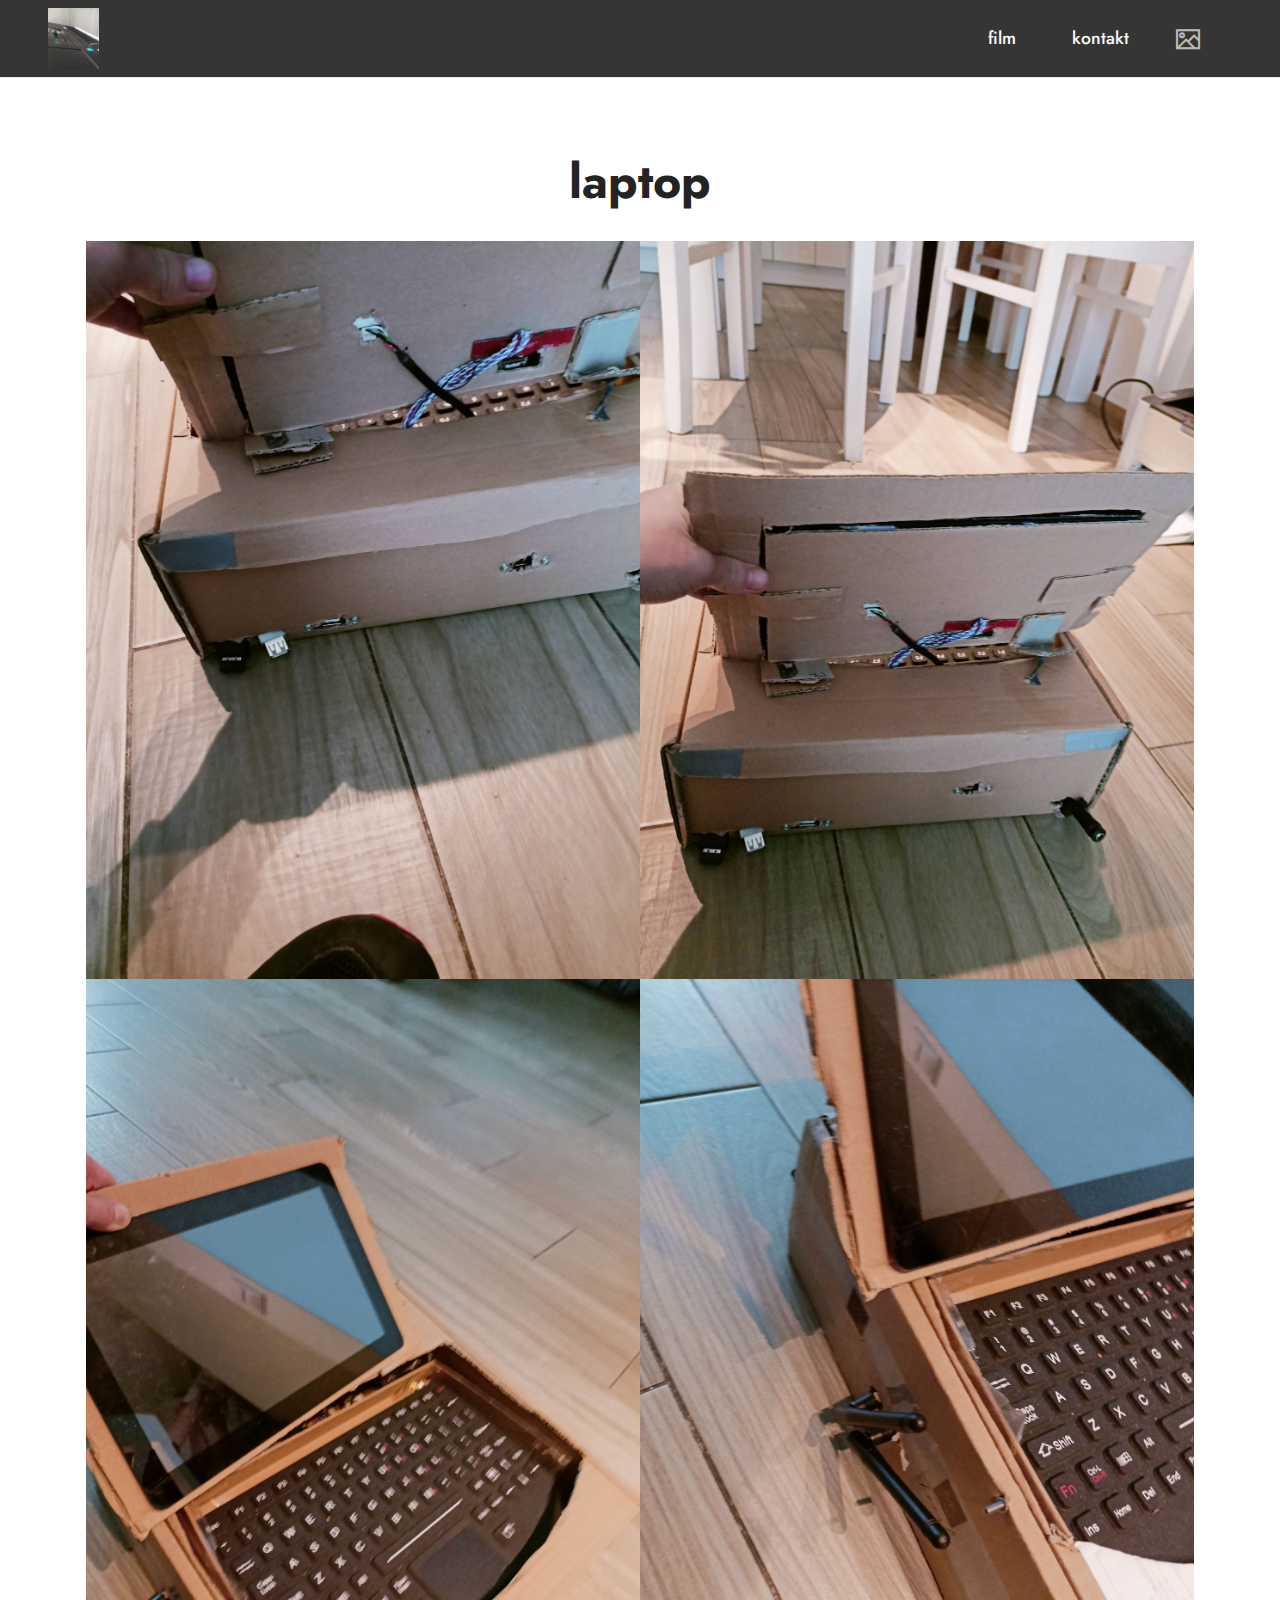
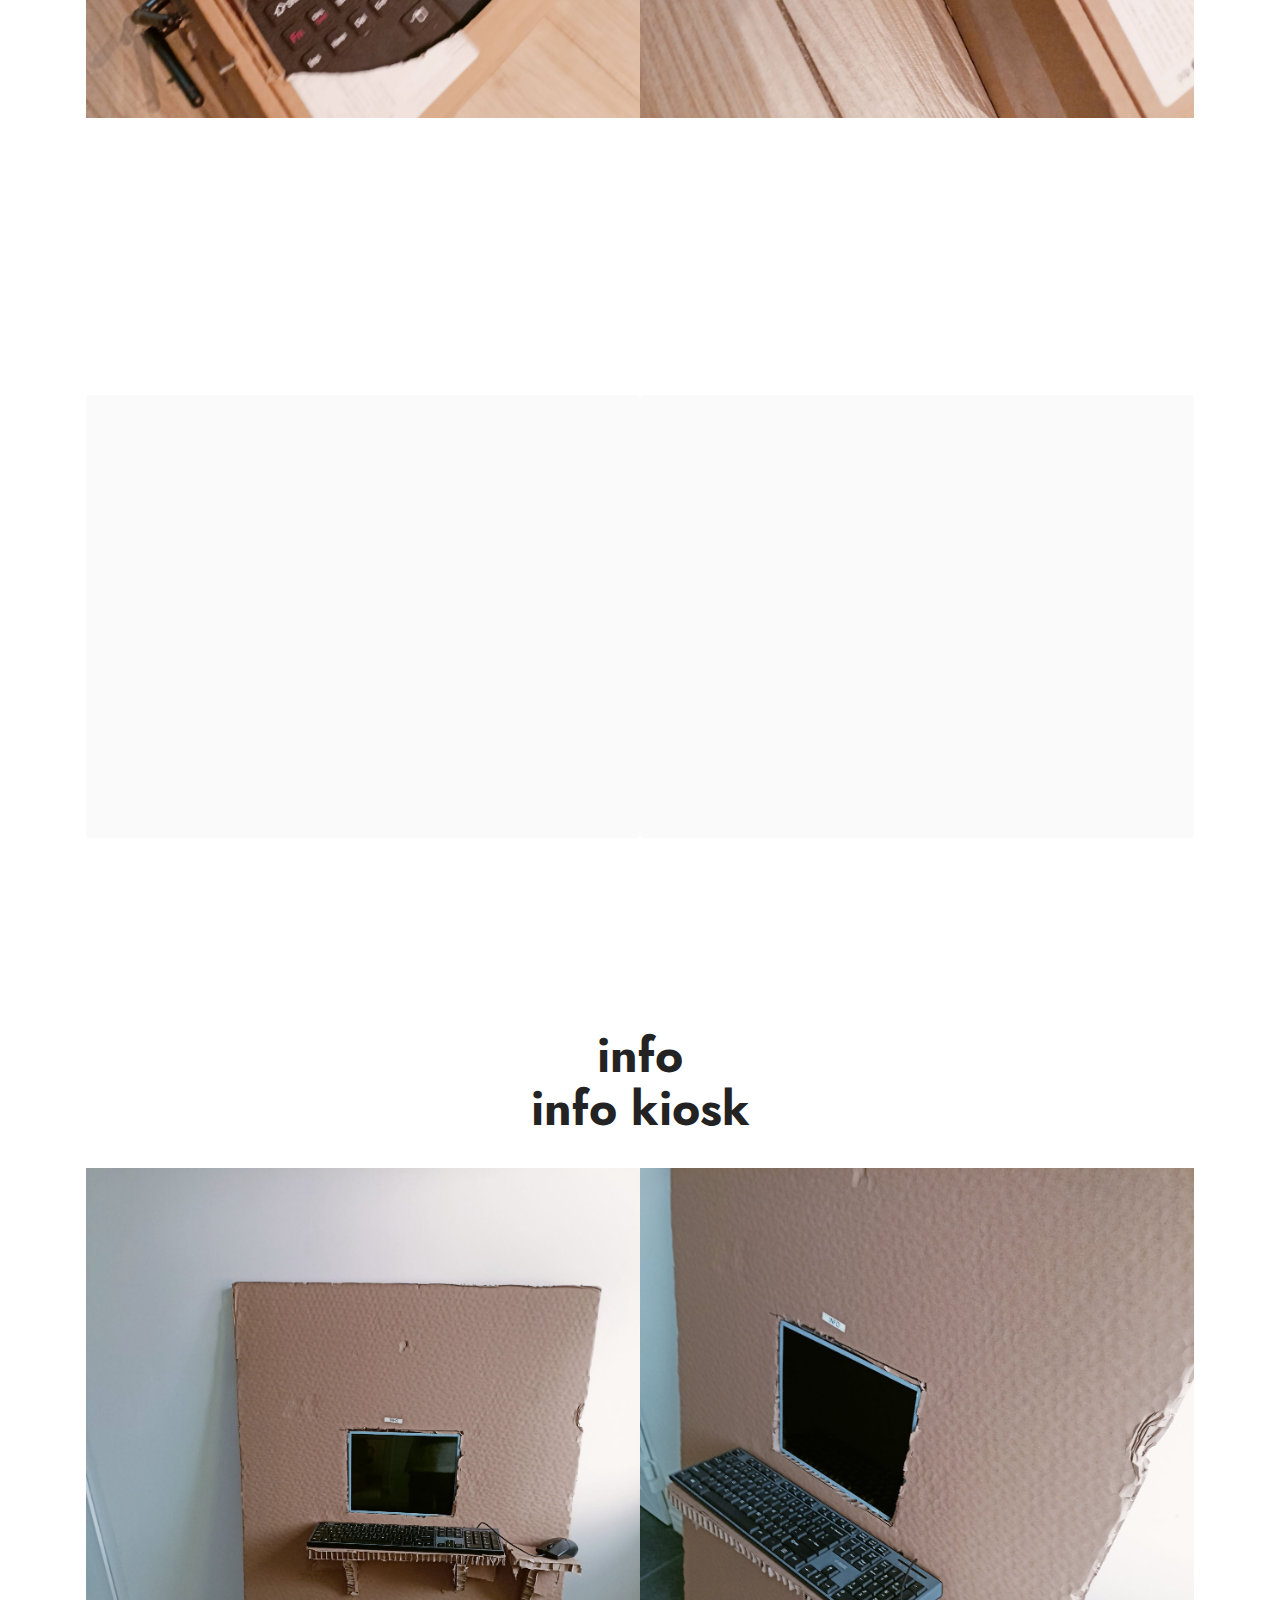
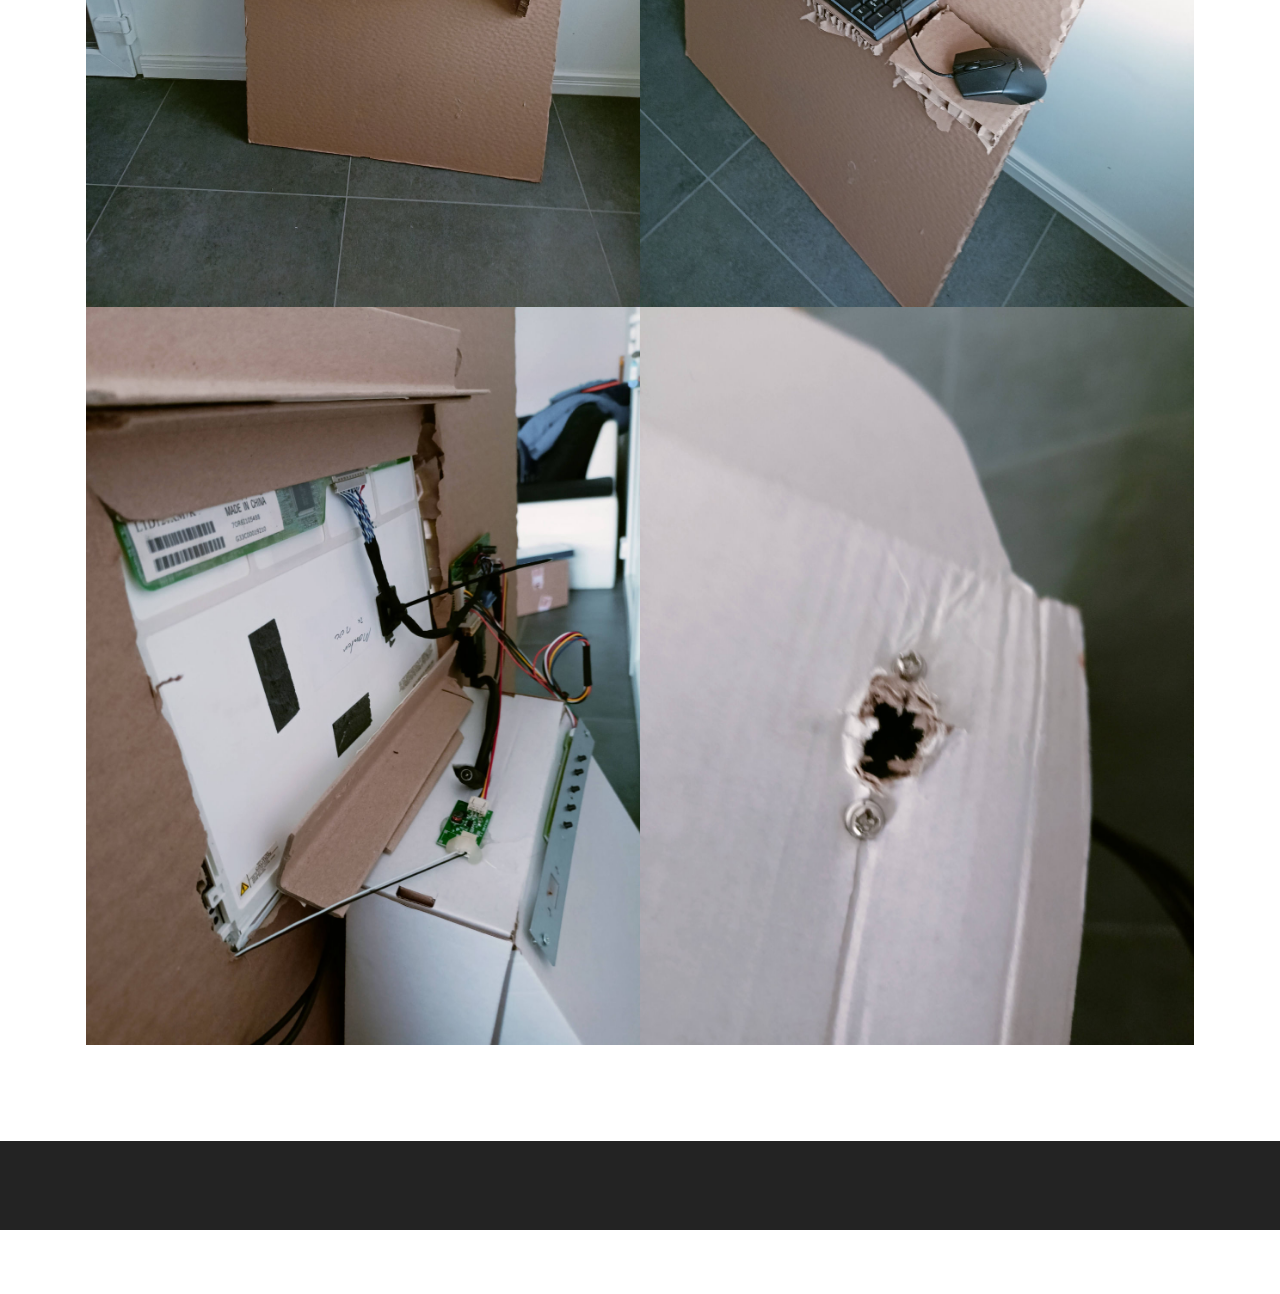
==== page1.html @ ea943763 "Add files via upload" ====
<!DOCTYPE html>
<html  >
<head>
  <!-- Site made with Mobirise Website Builder v5.6.5, https://mobirise.com -->
  <meta charset="UTF-8">
  <meta http-equiv="X-UA-Compatible" content="IE=edge">
  <meta name="generator" content="Mobirise v5.6.5, mobirise.com">
  <meta name="twitter:card" content="summary_large_image"/>
  <meta name="twitter:image:src" content="">
  <meta property="og:image" content="">
  <meta name="twitter:title" content="zdiencia">
  <meta name="viewport" content="width=device-width, initial-scale=1, minimum-scale=1">
  <link rel="shortcut icon" href="assets/images/img-20220421-173716-121x215.jpeg" type="image/x-icon">
  <meta name="description" content="">
  
  
  <title>zdiencia</title>
  <link rel="stylesheet" href="assets/web/assets/mobirise-icons2/mobirise2.css">
  <link rel="stylesheet" href="assets/bootstrap/css/bootstrap.min.css">
  <link rel="stylesheet" href="assets/bootstrap/css/bootstrap-grid.min.css">
  <link rel="stylesheet" href="assets/bootstrap/css/bootstrap-reboot.min.css">
  <link rel="stylesheet" href="assets/animatecss/animate.css">
  <link rel="stylesheet" href="assets/dropdown/css/style.css">
  <link rel="stylesheet" href="assets/socicon/css/styles.css">
  <link rel="stylesheet" href="assets/theme/css/style.css">
  <link rel="preload" href="https://fonts.googleapis.com/css?family=Jost:100,200,300,400,500,600,700,800,900,100i,200i,300i,400i,500i,600i,700i,800i,900i&display=swap" as="style" onload="this.onload=null;this.rel='stylesheet'">
  <noscript><link rel="stylesheet" href="https://fonts.googleapis.com/css?family=Jost:100,200,300,400,500,600,700,800,900,100i,200i,300i,400i,500i,600i,700i,800i,900i&display=swap"></noscript>
  <link rel="preload" as="style" href="assets/mobirise/css/mbr-additional.css"><link rel="stylesheet" href="assets/mobirise/css/mbr-additional.css" type="text/css">
  
  
  
  
</head>
<body>
  
  <section data-bs-version="5.1" class="menu cid-s48OLK6784" once="menu" id="menu1-15">
    
    <nav class="navbar navbar-dropdown navbar-fixed-top navbar-expand-lg">
        <div class="container-fluid">
            <div class="navbar-brand">
                <span class="navbar-logo">
                    
                        <a href="index.html#header1-l"><img src="assets/images/img-20220421-173716-121x215.jpeg" alt="Mobirise Website Builder" style="height: 3.8rem;"></a>
                    
                </span>
                
            </div>
            <button class="navbar-toggler" type="button" data-toggle="collapse" data-bs-toggle="collapse" data-target="#navbarSupportedContent" data-bs-target="#navbarSupportedContent" aria-controls="navbarNavAltMarkup" aria-expanded="false" aria-label="Toggle navigation">
                <div class="hamburger">
                    <span></span>
                    <span></span>
                    <span></span>
                    <span></span>
                </div>
            </button>
            <div class="collapse navbar-collapse" id="navbarSupportedContent">
                <ul class="navbar-nav nav-dropdown nav-right" data-app-modern-menu="true"><li class="nav-item"><a class="nav-link link text-white text-primary display-4" href="page2.html">film&nbsp;&nbsp;</a></li>
                    <li class="nav-item"><a class="nav-link link text-white display-4" href="index.html#form5-t">kontakt</a></li></ul>
                <div class="icons-menu">
                    <a class="iconfont-wrapper" href="page1.html" target="_blank">
                        <span class="p-2 mbr-iconfont mobi-mbri-photos mobi-mbri"></span>
                    </a>
                    
                    
                    
                </div>
                
            </div>
        </div>
    </nav>

</section>

<section data-bs-version="5.1" class="gallery4 mbr-gallery cid-tinlVV87u1" id="gallery4-17">
    

    

    <div class="container">
        <div class="mbr-section-head">
            <h3 class="mbr-section-title mbr-fonts-style align-center m-0 display-2"><strong>laptop</strong></h3>
            <h4 class="mbr-section-subtitle mbr-fonts-style align-center mb-0 mt-2 display-5"></h4>
        </div>
        <div class="row mbr-gallery mt-4">
            <div class="col-12 col-md-6 col-lg-6 item gallery-image">
                <div class="item-wrapper" data-toggle="modal" data-bs-toggle="modal" data-target="#tiJdVNDHaz-modal" data-bs-target="#tiJdVNDHaz-modal">
                    <img class="w-100" src="assets/images/img20220925124902-1288x1717.jpg" alt="Mobirise Website Builder" data-slide-to="0" data-bs-slide-to="0" data-target="#lb-tiJdVNDHaz" data-bs-target="#lb-tiJdVNDHaz">
                    <div class="icon-wrapper">
                        <span class="mobi-mbri mobi-mbri-search mbr-iconfont mbr-iconfont-btn"></span>
                    </div>
                </div>
                
            </div>
            <div class="col-12 col-md-6 col-lg-6 item gallery-image">
                <div class="item-wrapper" data-toggle="modal" data-bs-toggle="modal" data-target="#tiJdVNDHaz-modal" data-bs-target="#tiJdVNDHaz-modal">
                    <img class="w-100" src="assets/images/img20220925124905-1288x1717.jpg" alt="Mobirise Website Builder" data-slide-to="1" data-bs-slide-to="1" data-target="#lb-tiJdVNDHaz" data-bs-target="#lb-tiJdVNDHaz">
                    <div class="icon-wrapper">
                        <span class="mobi-mbri mobi-mbri-search mbr-iconfont mbr-iconfont-btn"></span>
                    </div>
                </div>
                
            </div>
            <div class="col-12 col-md-6 col-lg-6 item gallery-image">
                <div class="item-wrapper" data-toggle="modal" data-bs-toggle="modal" data-target="#tiJdVNDHaz-modal" data-bs-target="#tiJdVNDHaz-modal">
                    <img class="w-100" src="assets/images/img20220925124847-1288x1717.jpg" alt="Mobirise Website Builder" data-slide-to="2" data-bs-slide-to="2" data-target="#lb-tiJdVNDHaz" data-bs-target="#lb-tiJdVNDHaz">
                    <div class="icon-wrapper">
                        <span class="mobi-mbri mobi-mbri-search mbr-iconfont mbr-iconfont-btn"></span>
                    </div>
                </div>
                
            </div>
            <div class="col-12 col-md-6 col-lg-6 item gallery-image">
                <div class="item-wrapper" data-toggle="modal" data-bs-toggle="modal" data-target="#tiJdVNDHaz-modal" data-bs-target="#tiJdVNDHaz-modal">
                    <img class="w-100" src="assets/images/img20220925124850-1288x1717.jpg" alt="Mobirise Website Builder" data-slide-to="3" data-bs-slide-to="3" data-target="#lb-tiJdVNDHaz" data-bs-target="#lb-tiJdVNDHaz">
                    <div class="icon-wrapper">
                        <span class="mobi-mbri mobi-mbri-search mbr-iconfont mbr-iconfont-btn"></span>
                    </div>
                </div>
                
            </div>
        </div>

        <div class="modal mbr-slider" tabindex="-1" role="dialog" aria-hidden="true" id="tiJdVNDHaz-modal">
            <div class="modal-dialog" role="document">
                <div class="modal-content">
                    <div class="modal-body">
                        <div class="carousel slide" id="lb-tiJdVNDHaz" data-interval="5000" data-bs-interval="5000">
                            <div class="carousel-inner">
                                <div class="carousel-item active">
                                    <img class="d-block w-100" src="assets/images/img20220925124902-1288x1717.jpg" alt="Mobirise Website Builder">
                                </div>
                                <div class="carousel-item">
                                    <img class="d-block w-100" src="assets/images/img20220925124905-1288x1717.jpg" alt="Mobirise Website Builder">
                                </div>
                                <div class="carousel-item">
                                    <img class="d-block w-100" src="assets/images/img20220925124847-1288x1717.jpg" alt="Mobirise Website Builder">
                                </div>
                                <div class="carousel-item">
                                    <img class="d-block w-100" src="assets/images/img20220925124850-1288x1717.jpg" alt="Mobirise Website Builder">
                                </div>
                            </div>
                            <ol class="carousel-indicators">
                                <li data-slide-to="0" data-bs-slide-to="0" class="active" data-target="#lb-tiJdVNDHaz" data-bs-target="#lb-tiJdVNDHaz"></li>
                                <li data-slide-to="1" data-bs-slide-to="1" data-target="#lb-tiJdVNDHaz" data-bs-target="#lb-tiJdVNDHaz"></li>
                                <li data-slide-to="2" data-bs-slide-to="2" data-target="#lb-tiJdVNDHaz" data-bs-target="#lb-tiJdVNDHaz"></li>
                                <li data-slide-to="3" data-bs-slide-to="3" data-target="#lb-tiJdVNDHaz" data-bs-target="#lb-tiJdVNDHaz"></li>
                            </ol>
                            <a role="button" href="" class="close" data-dismiss="modal" data-bs-dismiss="modal" aria-label="Close">
                            </a>
                            <a class="carousel-control-prev carousel-control" role="button" data-slide="prev" data-bs-slide="prev" href="#lb-tiJdVNDHaz">
                                <span class="mobi-mbri mobi-mbri-arrow-prev" aria-hidden="true"></span>
                                <span class="sr-only visually-hidden">Previous</span>
                            </a>
                            <a class="carousel-control-next carousel-control" role="button" data-slide="next" data-bs-slide="next" href="#lb-tiJdVNDHaz">
                                <span class="mobi-mbri mobi-mbri-arrow-next" aria-hidden="true"></span>
                                <span class="sr-only visually-hidden">Next</span>
                            </a>
                        </div>
                    </div>
                </div>
            </div>
        </div>
    </div>
</section>

<section data-bs-version="5.1" class="gallery1 cid-tirJHYK3g7" id="gallery1-18">
    
    
    <div class="container">
        <div class="mbr-section-head">
            <h4 class="mbr-section-title mbr-fonts-style align-center mb-0 display-2">skarbonka</h4>
            
        </div>
        <div class="row mt-4">
            
            <div class="item features-image сol-12 col-md-6 col-lg-6 active">
                <div class="item-wrapper">
                    <div class="item-img">
                        <img src="assets/images/img-20211015-204757-1288x725.jpeg" alt="Mobirise Website Builder">
                    </div>
                    
                    
                </div>
            </div>
            <div class="item features-image сol-12 col-md-6 col-lg-6">
                <div class="item-wrapper">
                    <div class="item-img">
                        <img src="assets/images/img-20211015-204818-1288x725.jpeg" alt="Mobirise Website Builder">
                    </div>
                    
                    
                </div>
            </div>
            
        </div>
    </div>
</section>

<section data-bs-version="5.1" class="gallery4 mbr-gallery cid-tixEgVXaEl" id="gallery4-1e">
    

    

    <div class="container">
        <div class="mbr-section-head">
            <h3 class="mbr-section-title mbr-fonts-style align-center m-0 display-2"><strong>info</strong><br><strong>info kiosk</strong></h3>
            <h4 class="mbr-section-subtitle mbr-fonts-style align-center mb-0 mt-2 display-5"></h4>
        </div>
        <div class="row mbr-gallery mt-4">
            <div class="col-12 col-md-6 col-lg-6 item gallery-image">
                <div class="item-wrapper" data-toggle="modal" data-bs-toggle="modal" data-target="#tiJdVPaZSf-modal" data-bs-target="#tiJdVPaZSf-modal">
                    <img class="w-100" src="assets/images/img20220926130135-1288x1717.jpg" alt="Mobirise Website Builder" data-slide-to="0" data-bs-slide-to="0" data-target="#lb-tiJdVPaZSf" data-bs-target="#lb-tiJdVPaZSf">
                    <div class="icon-wrapper">
                        <span class="mobi-mbri mobi-mbri-search mbr-iconfont mbr-iconfont-btn"></span>
                    </div>
                </div>
                
            </div>
            <div class="col-12 col-md-6 col-lg-6 item gallery-image">
                <div class="item-wrapper" data-toggle="modal" data-bs-toggle="modal" data-target="#tiJdVPaZSf-modal" data-bs-target="#tiJdVPaZSf-modal">
                    <img class="w-100" src="assets/images/img20220926130139-1288x1717.jpg" alt="Mobirise Website Builder" data-slide-to="1" data-bs-slide-to="1" data-target="#lb-tiJdVPaZSf" data-bs-target="#lb-tiJdVPaZSf">
                    <div class="icon-wrapper">
                        <span class="mobi-mbri mobi-mbri-search mbr-iconfont mbr-iconfont-btn"></span>
                    </div>
                </div>
                
            </div>
            <div class="col-12 col-md-6 col-lg-6 item gallery-image">
                <div class="item-wrapper" data-toggle="modal" data-bs-toggle="modal" data-target="#tiJdVPaZSf-modal" data-bs-target="#tiJdVPaZSf-modal">
                    <img class="w-100" src="assets/images/img20220926130152-1288x1717.jpg" alt="Mobirise Website Builder" data-slide-to="2" data-bs-slide-to="2" data-target="#lb-tiJdVPaZSf" data-bs-target="#lb-tiJdVPaZSf">
                    <div class="icon-wrapper">
                        <span class="mobi-mbri mobi-mbri-search mbr-iconfont mbr-iconfont-btn"></span>
                    </div>
                </div>
                
            </div>
            <div class="col-12 col-md-6 col-lg-6 item gallery-image">
                <div class="item-wrapper" data-toggle="modal" data-bs-toggle="modal" data-target="#tiJdVPaZSf-modal" data-bs-target="#tiJdVPaZSf-modal">
                    <img class="w-100" src="assets/images/img20220926130203-1288x1717.jpg" alt="Mobirise Website Builder" data-slide-to="3" data-bs-slide-to="3" data-target="#lb-tiJdVPaZSf" data-bs-target="#lb-tiJdVPaZSf">
                    <div class="icon-wrapper">
                        <span class="mobi-mbri mobi-mbri-search mbr-iconfont mbr-iconfont-btn"></span>
                    </div>
                </div>
                
            </div>
        </div>

        <div class="modal mbr-slider" tabindex="-1" role="dialog" aria-hidden="true" id="tiJdVPaZSf-modal">
            <div class="modal-dialog" role="document">
                <div class="modal-content">
                    <div class="modal-body">
                        <div class="carousel slide" id="lb-tiJdVPaZSf" data-interval="5000" data-bs-interval="5000">
                            <div class="carousel-inner">
                                <div class="carousel-item active">
                                    <img class="d-block w-100" src="assets/images/img20220926130135-1288x1717.jpg" alt="Mobirise Website Builder">
                                </div>
                                <div class="carousel-item">
                                    <img class="d-block w-100" src="assets/images/img20220926130139-1288x1717.jpg" alt="Mobirise Website Builder">
                                </div>
                                <div class="carousel-item">
                                    <img class="d-block w-100" src="assets/images/img20220926130152-1288x1717.jpg" alt="Mobirise Website Builder">
                                </div>
                                <div class="carousel-item">
                                    <img class="d-block w-100" src="assets/images/img20220926130203-1288x1717.jpg" alt="Mobirise Website Builder">
                                </div>
                            </div>
                            <ol class="carousel-indicators">
                                <li data-slide-to="0" data-bs-slide-to="0" class="active" data-target="#lb-tiJdVPaZSf" data-bs-target="#lb-tiJdVPaZSf"></li>
                                <li data-slide-to="1" data-bs-slide-to="1" data-target="#lb-tiJdVPaZSf" data-bs-target="#lb-tiJdVPaZSf"></li>
                                <li data-slide-to="2" data-bs-slide-to="2" data-target="#lb-tiJdVPaZSf" data-bs-target="#lb-tiJdVPaZSf"></li>
                                <li data-slide-to="3" data-bs-slide-to="3" data-target="#lb-tiJdVPaZSf" data-bs-target="#lb-tiJdVPaZSf"></li>
                            </ol>
                            <a role="button" href="" class="close" data-dismiss="modal" data-bs-dismiss="modal" aria-label="Close">
                            </a>
                            <a class="carousel-control-prev carousel-control" role="button" data-slide="prev" data-bs-slide="prev" href="#lb-tiJdVPaZSf">
                                <span class="mobi-mbri mobi-mbri-arrow-prev" aria-hidden="true"></span>
                                <span class="sr-only visually-hidden">Previous</span>
                            </a>
                            <a class="carousel-control-next carousel-control" role="button" data-slide="next" data-bs-slide="next" href="#lb-tiJdVPaZSf">
                                <span class="mobi-mbri mobi-mbri-arrow-next" aria-hidden="true"></span>
                                <span class="sr-only visually-hidden">Next</span>
                            </a>
                        </div>
                    </div>
                </div>
            </div>
        </div>
    </div>
</section>

<section data-bs-version="5.1" class="footer7 cid-titjtVnF6A" once="footers" id="footer7-1d">

    

    

    <div class="container">
        <div class="media-container-row align-center mbr-white">
            <div class="col-12">
                <p class="mbr-text mb-0 mbr-fonts-style display-7">www.pasjetobiasza.pl</p>
            </div>
        </div>
    </div>
</section><section class="display-7" style="padding: 0;align-items: center;justify-content: center;flex-wrap: wrap;    align-content: center;display: flex;position: relative;height: 4rem;"><a href="https://mobiri.se/2876570" style="flex: 1 1;height: 4rem;position: absolute;width: 100%;z-index: 1;"><img alt="" style="height: 4rem;" src="[data-uri]"></a><p style="margin: 0;text-align: center;" class="display-7">Built with Mobirise &#8204;</p><a style="z-index:1" href="https://mobirise.com/web-page-maker.html">Free Web Page Builder</a></section><script src="assets/bootstrap/js/bootstrap.bundle.min.js"></script>  <script src="assets/smoothscroll/smooth-scroll.js"></script>  <script src="assets/ytplayer/index.js"></script>  <script src="assets/dropdown/js/navbar-dropdown.js"></script>  <script src="assets/theme/js/script.js"></script>  
  
  
 <div id="scrollToTop" class="scrollToTop mbr-arrow-up"><a style="text-align: center;"><i class="mbr-arrow-up-icon mbr-arrow-up-icon-cm cm-icon cm-icon-smallarrow-up"></i></a></div>
    <input name="animation" type="hidden">
  </body>
</html>
---- assets/web/assets/mobirise-icons2/mobirise2.css ----
@font-face {
  font-family: 'Moririse2';
  font-display: swap;
  src:  url('mobirise2.eot?f2bix4');
  src:  url('mobirise2.eot?f2bix4#iefix') format('embedded-opentype'),
    url('mobirise2.ttf?f2bix4') format('truetype'),
    url('mobirise2.woff?f2bix4') format('woff'),
    url('mobirise2.svg?f2bix4#mobirise2') format('svg');
  font-weight: normal;
  font-style: normal;
}

[class^="mobi-"], [class*=" mobi-"] {
  /* use !important to prevent issues with browser extensions that change fonts */
  font-family: 'Moririse2' !important;
  speak: none;
  font-style: normal;
  font-weight: normal;
  font-variant: normal;
  text-transform: none;
  line-height: 1;

  /* Better Font Rendering =========== */
  -webkit-font-smoothing: antialiased;
  -moz-osx-font-smoothing: grayscale;
}

.mobi-mbri-add-submenu:before {
  content: "\e900";
}
.mobi-mbri-alert:before {
  content: "\e901";
}
.mobi-mbri-align-center:before {
  content: "\e902";
}
.mobi-mbri-align-justify:before {
  content: "\e903";
}
.mobi-mbri-align-left:before {
  content: "\e904";
}
.mobi-mbri-align-right:before {
  content: "\e905";
}
.mobi-mbri-android:before {
  content: "\e906";
}
.mobi-mbri-apple:before {
  content: "\e907";
}
.mobi-mbri-arrow-down:before {
  content: "\e908";
}
.mobi-mbri-arrow-next:before {
  content: "\e909";
}
.mobi-mbri-arrow-prev:before {
  content: "\e90a";
}
.mobi-mbri-arrow-up:before {
  content: "\e90b";
}
.mobi-mbri-bold:before {
  content: "\e90c";
}
.mobi-mbri-bookmark:before {
  content: "\e90d";
}
.mobi-mbri-bootstrap:before {
  content: "\e90e";
}
.mobi-mbri-briefcase:before {
  content: "\e90f";
}
.mobi-mbri-browse:before {
  content: "\e910";
}
.mobi-mbri-bulleted-list:before {
  content: "\e911";
}
.mobi-mbri-calendar:before {
  content: "\e912";
}
.mobi-mbri-camera:before {
  content: "\e913";
}
.mobi-mbri-cart-add:before {
  content: "\e914";
}
.mobi-mbri-cart-full:before {
  content: "\e915";
}
.mobi-mbri-cash:before {
  content: "\e916";
}
.mobi-mbri-change-style:before {
  content: "\e917";
}
.mobi-mbri-chat:before {
  content: "\e918";
}
.mobi-mbri-clock:before {
  content: "\e919";
}
.mobi-mbri-close:before {
  content: "\e91a";
}
.mobi-mbri-cloud:before {
  content: "\e91b";
}
.mobi-mbri-code:before {
  content: "\e91c";
}
.mobi-mbri-contact-form:before {
  content: "\e91d";
}
.mobi-mbri-credit-card:before {
  content: "\e91e";
}
.mobi-mbri-cursor-click:before {
  content: "\e91f";
}
.mobi-mbri-cust-feedback:before {
  content: "\e920";
}
.mobi-mbri-database:before {
  content: "\e921";
}
.mobi-mbri-delivery:before {
  content: "\e922";
}
.mobi-mbri-desktop:before {
  content: "\e923";
}
.mobi-mbri-devices:before {
  content: "\e924";
}
.mobi-mbri-down:before {
  content: "\e925";
}
.mobi-mbri-download-2:before {
  content: "\e926";
}
.mobi-mbri-download:before {
  content: "\e927";
}
.mobi-mbri-drag-n-drop-2:before {
  content: "\e928";
}
.mobi-mbri-drag-n-drop:before {
  content: "\e929";
}
.mobi-mbri-edit-2:before {
  content: "\e92a";
}
.mobi-mbri-edit:before {
  content: "\e92b";
}
.mobi-mbri-error:before {
  content: "\e92c";
}
.mobi-mbri-extension:before {
  content: "\e92d";
}
.mobi-mbri-features:before {
  content: "\e92e";
}
.mobi-mbri-file:before {
  content: "\e92f";
}
.mobi-mbri-flag:before {
  content: "\e930";
}
.mobi-mbri-folder:before {
  content: "\e931";
}
.mobi-mbri-gift:before {
  content: "\e932";
}
.mobi-mbri-github:before {
  content: "\e933";
}
.mobi-mbri-globe-2:before {
  content: "\e934";
}
.mobi-mbri-globe:before {
  content: "\e935";
}
.mobi-mbri-growing-chart:before {
  content: "\e936";
}
.mobi-mbri-hearth:before {
  content: "\e937";
}
.mobi-mbri-help:before {
  content: "\e938";
}
.mobi-mbri-home:before {
  content: "\e939";
}
.mobi-mbri-hot-cup:before {
  content: "\e93a";
}
.mobi-mbri-idea:before {
  content: "\e93b";
}
.mobi-mbri-image-gallery:before {
  content: "\e93c";
}
.mobi-mbri-image-slider:before {
  content: "\e93d";
}
.mobi-mbri-info:before {
  content: "\e93e";
}
.mobi-mbri-italic:before {
  content: "\e93f";
}
.mobi-mbri-key:before {
  content: "\e940";
}
.mobi-mbri-laptop:before {
  content: "\e941";
}
.mobi-mbri-layers:before {
  content: "\e942";
}
.mobi-mbri-left-right:before {
  content: "\e943";
}
.mobi-mbri-left:before {
  content: "\e944";
}
.mobi-mbri-letter:before {
  content: "\e945";
}
.mobi-mbri-like:before {
  content: "\e946";
}
.mobi-mbri-link:before {
  content: "\e947";
}
.mobi-mbri-lock:before {
  content: "\e948";
}
.mobi-mbri-login:before {
  content: "\e949";
}
.mobi-mbri-logout:before {
  content: "\e94a";
}
.mobi-mbri-magic-stick:before {
  content: "\e94b";
}
.mobi-mbri-map-pin:before {
  content: "\e94c";
}
.mobi-mbri-menu:before {
  content: "\e94d";
}
.mobi-mbri-mobile-2:before {
  content: "\e94e";
}
.mobi-mbri-mobile-horizontal:before {
  content: "\e94f";
}
.mobi-mbri-mobile:before {
  content: "\e950";
}
.mobi-mbri-mobirise:before {
  content: "\e951";
}
.mobi-mbri-more-horizontal:before {
  content: "\e952";
}
.mobi-mbri-more-vertical:before {
  content: "\e953";
}
.mobi-mbri-music:before {
  content: "\e954";
}
.mobi-mbri-new-file:before {
  content: "\e955";
}
.mobi-mbri-numbered-list:before {
  content: "\e956";
}
.mobi-mbri-opened-folder:before {
  content: "\e957";
}
.mobi-mbri-pages:before {
  content: "\e958";
}
.mobi-mbri-paper-plane:before {
  content: "\e959";
}
.mobi-mbri-paperclip:before {
  content: "\e95a";
}
.mobi-mbri-phone:before {
  content: "\e95b";
}
.mobi-mbri-photo:before {
  content: "\e95c";
}
.mobi-mbri-photos:before {
  content: "\e95d";
}
.mobi-mbri-pin:before {
  content: "\e95e";
}
.mobi-mbri-play:before {
  content: "\e95f";
}
.mobi-mbri-plus:before {
  content: "\e960";
}
.mobi-mbri-preview:before {
  content: "\e961";
}
.mobi-mbri-print:before {
  content: "\e962";
}
.mobi-mbri-protect:before {
  content: "\e963";
}
.mobi-mbri-question:before {
  content: "\e964";
}
.mobi-mbri-quote-left:before {
  content: "\e965";
}
.mobi-mbri-quote-right:before {
  content: "\e966";
}
.mobi-mbri-redo:before {
  content: "\e967";
}
.mobi-mbri-refresh:before {
  content: "\e968";
}
.mobi-mbri-responsive-2:before {
  content: "\e969";
}
.mobi-mbri-responsive:before {
  content: "\e96a";
}
.mobi-mbri-right:before {
  content: "\e96b";
}
.mobi-mbri-rocket:before {
  content: "\e96c";
}
.mobi-mbri-sad-face:before {
  content: "\e96d";
}
.mobi-mbri-sale:before {
  content: "\e96e";
}
.mobi-mbri-save:before {
  content: "\e96f";
}
.mobi-mbri-search:before {
  content: "\e970";
}
.mobi-mbri-setting-2:before {
  content: "\e971";
}
.mobi-mbri-setting-3:before {
  content: "\e972";
}
.mobi-mbri-setting:before {
  content: "\e973";
}
.mobi-mbri-share:before {
  content: "\e974";
}
.mobi-mbri-shopping-bag:before {
  content: "\e975";
}
.mobi-mbri-shopping-basket:before {
  content: "\e976";
}
.mobi-mbri-shopping-cart:before {
  content: "\e977";
}
.mobi-mbri-sites:before {
  content: "\e978";
}
.mobi-mbri-smile-face:before {
  content: "\e979";
}
.mobi-mbri-speed:before {
  content: "\e97a";
}
.mobi-mbri-star:before {
  content: "\e97b";
}
.mobi-mbri-success:before {
  content: "\e97c";
}
.mobi-mbri-sun:before {
  content: "\e97d";
}
.mobi-mbri-sun2:before {
  content: "\e97e";
}
.mobi-mbri-tablet-vertical:before {
  content: "\e97f";
}
.mobi-mbri-tablet:before {
  content: "\e980";
}
.mobi-mbri-target:before {
  content: "\e981";
}
.mobi-mbri-timer:before {
  content: "\e982";
}
.mobi-mbri-to-ftp:before {
  content: "\e983";
}
.mobi-mbri-to-local-drive:before {
  content: "\e984";
}
.mobi-mbri-touch-swipe:before {
  content: "\e985";
}
.mobi-mbri-touch:before {
  content: "\e986";
}
.mobi-mbri-trash:before {
  content: "\e987";
}
.mobi-mbri-underline:before {
  content: "\e988";
}
.mobi-mbri-undo:before {
  content: "\e989";
}
.mobi-mbri-unlink:before {
  content: "\e98a";
}
.mobi-mbri-unlock:before {
  content: "\e98b";
}
.mobi-mbri-up-down:before {
  content: "\e98c";
}
.mobi-mbri-up:before {
  content: "\e98d";
}
.mobi-mbri-update:before {
  content: "\e98e";
}
.mobi-mbri-upload-2:before {
  content: "\e98f";
}
.mobi-mbri-upload:before {
  content: "\e990";
}
.mobi-mbri-user-2:before {
  content: "\e991";
}
.mobi-mbri-user:before {
  content: "\e992";
}
.mobi-mbri-users:before {
  content: "\e993";
}
.mobi-mbri-video-play:before {
  content: "\e994";
}
.mobi-mbri-video:before {
  content: "\e995";
}
.mobi-mbri-watch:before {
  content: "\e996";
}
.mobi-mbri-website-theme-2:before {
  content: "\e997";
}
.mobi-mbri-website-theme:before {
  content: "\e998";
}
.mobi-mbri-wifi:before {
  content: "\e999";
}
.mobi-mbri-windows:before {
  content: "\e99a";
}
.mobi-mbri-zoom-in:before {
  content: "\e99b";
}
.mobi-mbri-zoom-out:before {
  content: "\e99c";
}
---- assets/dropdown/css/style.css ----
.navbar-dropdown {
  left: 0;
  padding: 0;
  position: absolute;
  right: 0;
  top: 0;
  transition: all 0.45s ease;
  z-index: 1030;
  background: #282828; }
  .navbar-dropdown .navbar-logo {
    margin-right: 0.8rem;
    transition: margin 0.3s ease-in-out;
    vertical-align: middle; }
    .navbar-dropdown .navbar-logo img {
      height: 3.125rem;
      transition: all 0.3s ease-in-out; }
    .navbar-dropdown .navbar-logo.mbr-iconfont {
      font-size: 3.125rem;
      line-height: 3.125rem; }
  .navbar-dropdown .navbar-caption {
    font-weight: 700;
    white-space: normal;
    vertical-align: -4px;
    line-height: 3.125rem !important; }
    .navbar-dropdown .navbar-caption, .navbar-dropdown .navbar-caption:hover {
      color: inherit;
      text-decoration: none; }
  .navbar-dropdown .mbr-iconfont + .navbar-caption {
    vertical-align: -1px; }
  .navbar-dropdown.navbar-fixed-top {
    position: fixed; }
  .navbar-dropdown .navbar-brand span {
    vertical-align: -4px; }
  .navbar-dropdown.bg-color.transparent {
    background: none; }
  .navbar-dropdown.navbar-short .navbar-brand {
    padding: 0.625rem 0; }
    .navbar-dropdown.navbar-short .navbar-brand span {
      vertical-align: -1px; }
  .navbar-dropdown.navbar-short .navbar-caption {
    line-height: 2.375rem !important;
    vertical-align: -2px; }
  .navbar-dropdown.navbar-short .navbar-logo {
    margin-right: 0.5rem; }
    .navbar-dropdown.navbar-short .navbar-logo img {
      height: 2.375rem; }
    .navbar-dropdown.navbar-short .navbar-logo.mbr-iconfont {
      font-size: 2.375rem;
      line-height: 2.375rem; }
  .navbar-dropdown.navbar-short .mbr-table-cell {
    height: 3.625rem; }
  .navbar-dropdown .navbar-close {
    left: 0.6875rem;
    position: fixed;
    top: 0.75rem;
    z-index: 1000; }
  .navbar-dropdown .hamburger-icon {
    content: "";
    display: inline-block;
    vertical-align: middle;
    width: 16px;
    -webkit-box-shadow: 0 -6px 0 1px #282828,0 0 0 1px #282828,0 6px 0 1px #282828;
    -moz-box-shadow: 0 -6px 0 1px #282828,0 0 0 1px #282828,0 6px 0 1px #282828;
    box-shadow: 0 -6px 0 1px #282828,0 0 0 1px #282828,0 6px 0 1px #282828; }

.dropdown-menu .dropdown-toggle[data-toggle="dropdown-submenu"]::after {
  border-bottom: 0.35em solid transparent;
  border-left: 0.35em solid;
  border-right: 0;
  border-top: 0.35em solid transparent;
  margin-left: 0.3rem; }

.dropdown-menu .dropdown-item:focus {
  outline: 0; }

.nav-dropdown {
  font-size: 0.75rem;
  font-weight: 500;
  height: auto !important; }
  .nav-dropdown .nav-btn {
    padding-left: 1rem; }
  .nav-dropdown .link {
    margin: .667em 1.667em;
    font-weight: 500;
    padding: 0;
    transition: color .2s ease-in-out; }
    .nav-dropdown .link.dropdown-toggle {
      margin-right: 2.583em; }
      .nav-dropdown .link.dropdown-toggle::after {
        margin-left: .25rem;
        border-top: 0.35em solid;
        border-right: 0.35em solid transparent;
        border-left: 0.35em solid transparent;
        border-bottom: 0; }
      .nav-dropdown .link.dropdown-toggle[aria-expanded="true"] {
        margin: 0;
        padding: 0.667em 3.263em  0.667em 1.667em; }
  .nav-dropdown .link::after,
  .nav-dropdown .dropdown-item::after {
    color: inherit; }
  .nav-dropdown .btn {
    font-size: 0.75rem;
    font-weight: 700;
    letter-spacing: 0;
    margin-bottom: 0;
    padding-left: 1.25rem;
    padding-right: 1.25rem; }
  .nav-dropdown .dropdown-menu {
    border-radius: 0;
    border: 0;
    left: 0;
    margin: 0;
    padding-bottom: 1.25rem;
    padding-top: 1.25rem;
    position: relative; }
  .nav-dropdown .dropdown-submenu {
    margin-left: 0.125rem;
    top: 0; }
  .nav-dropdown .dropdown-item {
    font-weight: 500;
    line-height: 2;
    padding: 0.3846em 4.615em 0.3846em 1.5385em;
    position: relative;
    transition: color .2s ease-in-out, background-color .2s ease-in-out; }
    .nav-dropdown .dropdown-item::after {
      margin-top: -0.3077em;
      position: absolute;
      right: 1.1538em;
      top: 50%; }
    .nav-dropdown .dropdown-item:focus, .nav-dropdown .dropdown-item:hover {
      background: none; }

@media (max-width: 767px) {
  .nav-dropdown.navbar-toggleable-sm {
    bottom: 0;
    display: none;
    left: 0;
    overflow-x: hidden;
    position: fixed;
    top: 0;
    transform: translateX(-100%);
    -ms-transform: translateX(-100%);
    -webkit-transform: translateX(-100%);
    width: 18.75rem;
    z-index: 999; } }
.nav-dropdown.navbar-toggleable-xl {
  bottom: 0;
  display: none;
  left: 0;
  overflow-x: hidden;
  position: fixed;
  top: 0;
  transform: translateX(-100%);
  -ms-transform: translateX(-100%);
  -webkit-transform: translateX(-100%);
  width: 18.75rem;
  z-index: 999; }

.nav-dropdown-sm {
  display: block !important;
  overflow-x: hidden;
  overflow: auto;
  padding-top: 3.875rem; }
  .nav-dropdown-sm::after {
    content: "";
    display: block;
    height: 3rem;
    width: 100%; }
  .nav-dropdown-sm.collapse.in ~ .navbar-close {
    display: block !important; }
  .nav-dropdown-sm.collapsing, .nav-dropdown-sm.collapse.in {
    transform: translateX(0);
    -ms-transform: translateX(0);
    -webkit-transform: translateX(0);
    transition: all 0.25s ease-out;
    -webkit-transition: all 0.25s ease-out;
    background: #282828; }
  .nav-dropdown-sm.collapsing[aria-expanded="false"] {
    transform: translateX(-100%);
    -ms-transform: translateX(-100%);
    -webkit-transform: translateX(-100%); }
  .nav-dropdown-sm .nav-item {
    display: block;
    margin-left: 0 !important;
    padding-left: 0; }
  .nav-dropdown-sm .link,
  .nav-dropdown-sm .dropdown-item {
    border-top: 1px dotted rgba(255, 255, 255, 0.1);
    font-size: 0.8125rem;
    line-height: 1.6;
    margin: 0 !important;
    padding: 0.875rem 2.4rem 0.875rem 1.5625rem !important;
    position: relative;
    white-space: normal; }
    .nav-dropdown-sm .link:focus, .nav-dropdown-sm .link:hover,
    .nav-dropdown-sm .dropdown-item:focus,
    .nav-dropdown-sm .dropdown-item:hover {
      background: rgba(0, 0, 0, 0.2) !important;
      color: #c0a375; }
  .nav-dropdown-sm .nav-btn {
    position: relative;
    padding: 1.5625rem 1.5625rem 0 1.5625rem; }
    .nav-dropdown-sm .nav-btn::before {
      border-top: 1px dotted rgba(255, 255, 255, 0.1);
      content: "";
      left: 0;
      position: absolute;
      top: 0;
      width: 100%; }
    .nav-dropdown-sm .nav-btn + .nav-btn {
      padding-top: 0.625rem; }
      .nav-dropdown-sm .nav-btn + .nav-btn::before {
        display: none; }
  .nav-dropdown-sm .btn {
    padding: 0.625rem 0; }
  .nav-dropdown-sm .dropdown-toggle[data-toggle="dropdown-submenu"]::after {
    margin-left: .25rem;
    border-top: 0.35em solid;
    border-right: 0.35em solid transparent;
    border-left: 0.35em solid transparent;
    border-bottom: 0; }
  .nav-dropdown-sm .dropdown-toggle[data-toggle="dropdown-submenu"][aria-expanded="true"]::after {
    border-top: 0;
    border-right: 0.35em solid transparent;
    border-left: 0.35em solid transparent;
    border-bottom: 0.35em solid; }
  .nav-dropdown-sm .dropdown-menu {
    margin: 0;
    padding: 0;
    position: relative;
    top: 0;
    left: 0;
    width: 100%;
    border: 0;
    float: none;
    border-radius: 0;
    background: none; }
  .nav-dropdown-sm .dropdown-submenu {
    left: 100%;
    margin-left: 0.125rem;
    margin-top: -1.25rem;
    top: 0; }

.navbar-toggleable-sm .nav-dropdown .dropdown-menu {
  position: absolute; }

.navbar-toggleable-sm .nav-dropdown .dropdown-submenu {
  left: 100%;
  margin-left: 0.125rem;
  margin-top: -1.25rem;
  top: 0; }

.navbar-toggleable-sm.opened .nav-dropdown .dropdown-menu {
  position: relative; }

.navbar-toggleable-sm.opened .nav-dropdown .dropdown-submenu {
  left: 0;
  margin-left: 00rem;
  margin-top: 0rem;
  top: 0; }

.is-builder .nav-dropdown.collapsing {
  transition: none !important; }
---- assets/socicon/css/styles.css ----
@charset "UTF-8";

@font-face {
  font-family: 'Socicon';
  src:  url('../fonts/socicon.eot');
  src:  url('../fonts/socicon.eot?#iefix') format('embedded-opentype'),
    url('../fonts/socicon.woff2') format('woff2'),
    url('../fonts/socicon.ttf') format('truetype'),
    url('../fonts/socicon.woff') format('woff'),
    url('../fonts/socicon.svg#socicon') format('svg');
  font-weight: normal;
  font-style: normal;
  font-display: swap;
}

[data-icon]:before {
  font-family: "socicon" !important;
  content: attr(data-icon);
  font-style: normal !important;
  font-weight: normal !important;
  font-variant: normal !important;
  text-transform: none !important;
  speak: none;
  line-height: 1;
  -webkit-font-smoothing: antialiased;
  -moz-osx-font-smoothing: grayscale;
}

[class^="socicon-"], [class*=" socicon-"] {
  /* use !important to prevent issues with browser extensions that change fonts */
  font-family: 'Socicon' !important;
  speak: none;
  font-style: normal;
  font-weight: normal;
  font-variant: normal;
  text-transform: none;
  line-height: 1;

  /* Better Font Rendering =========== */
  -webkit-font-smoothing: antialiased;
  -moz-osx-font-smoothing: grayscale;
}

.socicon-eitaa:before {
  content: "\e97c";
}
.socicon-soroush:before {
  content: "\e97d";
}
.socicon-bale:before {
  content: "\e97e";
}
.socicon-zazzle:before {
  content: "\e97b";
}
.socicon-society6:before {
  content: "\e97a";
}
.socicon-redbubble:before {
  content: "\e979";
}
.socicon-avvo:before {
  content: "\e978";
}
.socicon-stitcher:before {
  content: "\e977";
}
.socicon-googlehangouts:before {
  content: "\e974";
}
.socicon-dlive:before {
  content: "\e975";
}
.socicon-vsco:before {
  content: "\e976";
}
.socicon-flipboard:before {
  content: "\e973";
}
.socicon-ubuntu:before {
  content: "\e958";
}
.socicon-artstation:before {
  content: "\e959";
}
.socicon-invision:before {
  content: "\e95a";
}
.socicon-torial:before {
  content: "\e95b";
}
.socicon-collectorz:before {
  content: "\e95c";
}
.socicon-seenthis:before {
  content: "\e95d";
}
.socicon-googleplaymusic:before {
  content: "\e95e";
}
.socicon-debian:before {
  content: "\e95f";
}
.socicon-filmfreeway:before {
  content: "\e960";
}
.socicon-gnome:before {
  content: "\e961";
}
.socicon-itchio:before {
  content: "\e962";
}
.socicon-jamendo:before {
  content: "\e963";
}
.socicon-mix:before {
  content: "\e964";
}
.socicon-sharepoint:before {
  content: "\e965";
}
.socicon-tinder:before {
  content: "\e966";
}
.socicon-windguru:before {
  content: "\e967";
}
.socicon-cdbaby:before {
  content: "\e968";
}
.socicon-elementaryos:before {
  content: "\e969";
}
.socicon-stage32:before {
  content: "\e96a";
}
.socicon-tiktok:before {
  content: "\e96b";
}
.socicon-gitter:before {
  content: "\e96c";
}
.socicon-letterboxd:before {
  content: "\e96d";
}
.socicon-threema:before {
  content: "\e96e";
}
.socicon-splice:before {
  content: "\e96f";
}
.socicon-metapop:before {
  content: "\e970";
}
.socicon-naver:before {
  content: "\e971";
}
.socicon-remote:before {
  content: "\e972";
}
.socicon-internet:before {
  content: "\e957";
}
.socicon-moddb:before {
  content: "\e94b";
}
.socicon-indiedb:before {
  content: "\e94c";
}
.socicon-traxsource:before {
  content: "\e94d";
}
.socicon-gamefor:before {
  content: "\e94e";
}
.socicon-pixiv:before {
  content: "\e94f";
}
.socicon-myanimelist:before {
  content: "\e950";
}
.socicon-blackberry:before {
  content: "\e951";
}
.socicon-wickr:before {
  content: "\e952";
}
.socicon-spip:before {
  content: "\e953";
}
.socicon-napster:before {
  content: "\e954";
}
.socicon-beatport:before {
  content: "\e955";
}
.socicon-hackerone:before {
  content: "\e956";
}
.socicon-hackernews:before {
  content: "\e946";
}
.socicon-smashwords:before {
  content: "\e947";
}
.socicon-kobo:before {
  content: "\e948";
}
.socicon-bookbub:before {
  content: "\e949";
}
.socicon-mailru:before {
  content: "\e94a";
}
.socicon-gitlab:before {
  content: "\e945";
}
.socicon-instructables:before {
  content: "\e944";
}
.socicon-portfolio:before {
  content: "\e943";
}
.socicon-codered:before {
  content: "\e940";
}
.socicon-origin:before {
  content: "\e941";
}
.socicon-nextdoor:before {
  content: "\e942";
}
.socicon-udemy:before {
  content: "\e93f";
}
.socicon-livemaster:before {
  content: "\e93e";
}
.socicon-crunchbase:before {
  content: "\e93b";
}
.socicon-homefy:before {
  content: "\e93c";
}
.socicon-calendly:before {
  content: "\e93d";
}
.socicon-realtor:before {
  content: "\e90f";
}
.socicon-tidal:before {
  content: "\e910";
}
.socicon-qobuz:before {
  content: "\e911";
}
.socicon-natgeo:before {
  content: "\e912";
}
.socicon-mastodon:before {
  content: "\e913";
}
.socicon-unsplash:before {
  content: "\e914";
}
.socicon-homeadvisor:before {
  content: "\e915";
}
.socicon-angieslist:before {
  content: "\e916";
}
.socicon-codepen:before {
  content: "\e917";
}
.socicon-slack:before {
  content: "\e918";
}
.socicon-openaigym:before {
  content: "\e919";
}
.socicon-logmein:before {
  content: "\e91a";
}
.socicon-fiverr:before {
  content: "\e91b";
}
.socicon-gotomeeting:before {
  content: "\e91c";
}
.socicon-aliexpress:before {
  content: "\e91d";
}
.socicon-guru:before {
  content: "\e91e";
}
.socicon-appstore:before {
  content: "\e91f";
}
.socicon-homes:before {
  content: "\e920";
}
.socicon-zoom:before {
  content: "\e921";
}
.socicon-alibaba:before {
  content: "\e922";
}
.socicon-craigslist:before {
  content: "\e923";
}
.socicon-wix:before {
  content: "\e924";
}
.socicon-redfin:before {
  content: "\e925";
}
.socicon-googlecalendar:before {
  content: "\e926";
}
.socicon-shopify:before {
  content: "\e927";
}
.socicon-freelancer:before {
  content: "\e928";
}
.socicon-seedrs:before {
  content: "\e929";
}
.socicon-bing:before {
  content: "\e92a";
}
.socicon-doodle:before {
  content: "\e92b";
}
.socicon-bonanza:before {
  content: "\e92c";
}
.socicon-squarespace:before {
  content: "\e92d";
}
.socicon-toptal:before {
  content: "\e92e";
}
.socicon-gust:before {
  content: "\e92f";
}
.socicon-ask:before {
  content: "\e930";
}
.socicon-trulia:before {
  content: "\e931";
}
.socicon-loomly:before {
  content: "\e932";
}
.socicon-ghost:before {
  content: "\e933";
}
.socicon-upwork:before {
  content: "\e934";
}
.socicon-fundable:before {
  content: "\e935";
}
.socicon-booking:before {
  content: "\e936";
}
.socicon-googlemaps:before {
  content: "\e937";
}
.socicon-zillow:before {
  content: "\e938";
}
.socicon-niconico:before {
  content: "\e939";
}
.socicon-toneden:before {
  content: "\e93a";
}
.socicon-augment:before {
  content: "\e908";
}
.socicon-bitbucket:before {
  content: "\e909";
}
.socicon-fyuse:before {
  content: "\e90a";
}
.socicon-yt-gaming:before {
  content: "\e90b";
}
.socicon-sketchfab:before {
  content: "\e90c";
}
.socicon-mobcrush:before {
  content: "\e90d";
}
.socicon-microsoft:before {
  content: "\e90e";
}
.socicon-pandora:before {
  content: "\e907";
}
.socicon-messenger:before {
  content: "\e906";
}
.socicon-gamewisp:before {
  content: "\e905";
}
.socicon-bloglovin:before {
  content: "\e904";
}
.socicon-tunein:before {
  content: "\e903";
}
.socicon-gamejolt:before {
  content: "\e901";
}
.socicon-trello:before {
  content: "\e902";
}
.socicon-spreadshirt:before {
  content: "\e900";
}
.socicon-500px:before {
  content: "\e000";
}
.socicon-8tracks:before {
  content: "\e001";
}
.socicon-airbnb:before {
  content: "\e002";
}
.socicon-alliance:before {
  content: "\e003";
}
.socicon-amazon:before {
  content: "\e004";
}
.socicon-amplement:before {
  content: "\e005";
}
.socicon-android:before {
  content: "\e006";
}
.socicon-angellist:before {
  content: "\e007";
}
.socicon-apple:before {
  content: "\e008";
}
.socicon-appnet:before {
  content: "\e009";
}
.socicon-baidu:before {
  content: "\e00a";
}
.socicon-bandcamp:before {
  content: "\e00b";
}
.socicon-battlenet:before {
  content: "\e00c";
}
.socicon-mixer:before {
  content: "\e00d";
}
.socicon-bebee:before {
  content: "\e00e";
}
.socicon-bebo:before {
  content: "\e00f";
}
.socicon-behance:before {
  content: "\e010";
}
.socicon-blizzard:before {
  content: "\e011";
}
.socicon-blogger:before {
  content: "\e012";
}
.socicon-buffer:before {
  content: "\e013";
}
.socicon-chrome:before {
  content: "\e014";
}
.socicon-coderwall:before {
  content: "\e015";
}
.socicon-curse:before {
  content: "\e016";
}
.socicon-dailymotion:before {
  content: "\e017";
}
.socicon-deezer:before {
  content: "\e018";
}
.socicon-delicious:before {
  content: "\e019";
}
.socicon-deviantart:before {
  content: "\e01a";
}
.socicon-diablo:before {
  content: "\e01b";
}
.socicon-digg:before {
  content: "\e01c";
}
.socicon-discord:before {
  content: "\e01d";
}
.socicon-disqus:before {
  content: "\e01e";
}
.socicon-douban:before {
  content: "\e01f";
}
.socicon-draugiem:before {
  content: "\e020";
}
.socicon-dribbble:before {
  content: "\e021";
}
.socicon-drupal:before {
  content: "\e022";
}
.socicon-ebay:before {
  content: "\e023";
}
.socicon-ello:before {
  content: "\e024";
}
.socicon-endomodo:before {
  content: "\e025";
}
.socicon-envato:before {
  content: "\e026";
}
.socicon-etsy:before {
  content: "\e027";
}
.socicon-facebook:before {
  content: "\e028";
}
.socicon-feedburner:before {
  content: "\e029";
}
.socicon-filmweb:before {
  content: "\e02a";
}
.socicon-firefox:before {
  content: "\e02b";
}
.socicon-flattr:before {
  content: "\e02c";
}
.socicon-flickr:before {
  content: "\e02d";
}
.socicon-formulr:before {
  content: "\e02e";
}
.socicon-forrst:before {
  content: "\e02f";
}
.socicon-foursquare:before {
  content: "\e030";
}
.socicon-friendfeed:before {
  content: "\e031";
}
.socicon-github:before {
  content: "\e032";
}
.socicon-goodreads:before {
  content: "\e033";
}
.socicon-google:before {
  content: "\e034";
}
.socicon-googlescholar:before {
  content: "\e035";
}
.socicon-googlegroups:before {
  content: "\e036";
}
.socicon-googlephotos:before {
  content: "\e037";
}
.socicon-googleplus:before {
  content: "\e038";
}
.socicon-grooveshark:before {
  content: "\e039";
}
.socicon-hackerrank:before {
  content: "\e03a";
}
.socicon-hearthstone:before {
  content: "\e03b";
}
.socicon-hellocoton:before {
  content: "\e03c";
}
.socicon-heroes:before {
  content: "\e03d";
}
.socicon-smashcast:before {
  content: "\e03e";
}
.socicon-horde:before {
  content: "\e03f";
}
.socicon-houzz:before {
  content: "\e040";
}
.socicon-icq:before {
  content: "\e041";
}
.socicon-identica:before {
  content: "\e042";
}
.socicon-imdb:before {
  content: "\e043";
}
.socicon-instagram:before {
  content: "\e044";
}
.socicon-issuu:before {
  content: "\e045";
}
.socicon-istock:before {
  content: "\e046";
}
.socicon-itunes:before {
  content: "\e047";
}
.socicon-keybase:before {
  content: "\e048";
}
.socicon-lanyrd:before {
  content: "\e049";
}
.socicon-lastfm:before {
  content: "\e04a";
}
.socicon-line:before {
  content: "\e04b";
}
.socicon-linkedin:before {
  content: "\e04c";
}
.socicon-livejournal:before {
  content: "\e04d";
}
.socicon-lyft:before {
  content: "\e04e";
}
.socicon-macos:before {
  content: "\e04f";
}
.socicon-mail:before {
  content: "\e050";
}
.socicon-medium:before {
  content: "\e051";
}
.socicon-meetup:before {
  content: "\e052";
}
.socicon-mixcloud:before {
  content: "\e053";
}
.socicon-modelmayhem:before {
  content: "\e054";
}
.socicon-mumble:before {
  content: "\e055";
}
.socicon-myspace:before {
  content: "\e056";
}
.socicon-newsvine:before {
  content: "\e057";
}
.socicon-nintendo:before {
  content: "\e058";
}
.socicon-npm:before {
  content: "\e059";
}
.socicon-odnoklassniki:before {
  content: "\e05a";
}
.socicon-openid:before {
  content: "\e05b";
}
.socicon-opera:before {
  content: "\e05c";
}
.socicon-outlook:before {
  content: "\e05d";
}
.socicon-overwatch:before {
  content: "\e05e";
}
.socicon-patreon:before {
  content: "\e05f";
}
.socicon-paypal:before {
  content: "\e060";
}
.socicon-periscope:before {
  content: "\e061";
}
.socicon-persona:before {
  content: "\e062";
}
.socicon-pinterest:before {
  content: "\e063";
}
.socicon-play:before {
  content: "\e064";
}
.socicon-player:before {
  content: "\e065";
}
.socicon-playstation:before {
  content: "\e066";
}
.socicon-pocket:before {
  content: "\e067";
}
.socicon-qq:before {
  content: "\e068";
}
.socicon-quora:before {
  content: "\e069";
}
.socicon-raidcall:before {
  content: "\e06a";
}
.socicon-ravelry:before {
  content: "\e06b";
}
.socicon-reddit:before {
  content: "\e06c";
}
.socicon-renren:before {
  content: "\e06d";
}
.socicon-researchgate:before {
  content: "\e06e";
}
.socicon-residentadvisor:before {
  content: "\e06f";
}
.socicon-reverbnation:before {
  content: "\e070";
}
.socicon-rss:before {
  content: "\e071";
}
.socicon-sharethis:before {
  content: "\e072";
}
.socicon-skype:before {
  content: "\e073";
}
.socicon-slideshare:before {
  content: "\e074";
}
.socicon-smugmug:before {
  content: "\e075";
}
.socicon-snapchat:before {
  content: "\e076";
}
.socicon-songkick:before {
  content: "\e077";
}
.socicon-soundcloud:before {
  content: "\e078";
}
.socicon-spotify:before {
  content: "\e079";
}
.socicon-stackexchange:before {
  content: "\e07a";
}
.socicon-stackoverflow:before {
  content: "\e07b";
}
.socicon-starcraft:before {
  content: "\e07c";
}
.socicon-stayfriends:before {
  content: "\e07d";
}
.socicon-steam:before {
  content: "\e07e";
}
.socicon-storehouse:before {
  content: "\e07f";
}
.socicon-strava:before {
  content: "\e080";
}
.socicon-streamjar:before {
  content: "\e081";
}
.socicon-stumbleupon:before {
  content: "\e082";
}
.socicon-swarm:before {
  content: "\e083";
}
.socicon-teamspeak:before {
  content: "\e084";
}
.socicon-teamviewer:before {
  content: "\e085";
}
.socicon-technorati:before {
  content: "\e086";
}
.socicon-telegram:before {
  content: "\e087";
}
.socicon-tripadvisor:before {
  content: "\e088";
}
.socicon-tripit:before {
  content: "\e089";
}
.socicon-triplej:before {
  content: "\e08a";
}
.socicon-tumblr:before {
  content: "\e08b";
}
.socicon-twitch:before {
  content: "\e08c";
}
.socicon-twitter:before {
  content: "\e08d";
}
.socicon-uber:before {
  content: "\e08e";
}
.socicon-ventrilo:before {
  content: "\e08f";
}
.socicon-viadeo:before {
  content: "\e090";
}
.socicon-viber:before {
  content: "\e091";
}
.socicon-viewbug:before {
  content: "\e092";
}
.socicon-vimeo:before {
  content: "\e093";
}
.socicon-vine:before {
  content: "\e094";
}
.socicon-vkontakte:before {
  content: "\e095";
}
.socicon-warcraft:before {
  content: "\e096";
}
.socicon-wechat:before {
  content: "\e097";
}
.socicon-weibo:before {
  content: "\e098";
}
.socicon-whatsapp:before {
  content: "\e099";
}
.socicon-wikipedia:before {
  content: "\e09a";
}
.socicon-windows:before {
  content: "\e09b";
}
.socicon-wordpress:before {
  content: "\e09c";
}
.socicon-wykop:before {
  content: "\e09d";
}
.socicon-xbox:before {
  content: "\e09e";
}
.socicon-xing:before {
  content: "\e09f";
}
.socicon-yahoo:before {
  content: "\e0a0";
}
.socicon-yammer:before {
  content: "\e0a1";
}
.socicon-yandex:before {
  content: "\e0a2";
}
.socicon-yelp:before {
  content: "\e0a3";
}
.socicon-younow:before {
  content: "\e0a4";
}
.socicon-youtube:before {
  content: "\e0a5";
}
.socicon-zapier:before {
  content: "\e0a6";
}
.socicon-zerply:before {
  content: "\e0a7";
}
.socicon-zomato:before {
  content: "\e0a8";
}
.socicon-zynga:before {
  content: "\e0a9";
}
---- assets/theme/css/style.css ----
@charset "UTF-8";
section {
  background-color: #ffffff;
}

body {
  font-style: normal;
  line-height: 1.5;
  font-weight: 400;
  color: #232323;
  position: relative;
}

button {
  background-color: transparent;
  border-color: transparent;
}

section,
.container,
.container-fluid {
  position: relative;
  word-wrap: break-word;
}

a.mbr-iconfont:hover {
  text-decoration: none;
}

.article .lead p,
.article .lead ul,
.article .lead ol,
.article .lead pre,
.article .lead blockquote {
  margin-bottom: 0;
}

a {
  font-style: normal;
  font-weight: 400;
  cursor: pointer;
}
a, a:hover {
  text-decoration: none;
}

.mbr-section-title {
  font-style: normal;
  line-height: 1.3;
}

.mbr-section-subtitle {
  line-height: 1.3;
}

.mbr-text {
  font-style: normal;
  line-height: 1.7;
}

h1,
h2,
h3,
h4,
h5,
h6,
.display-1,
.display-2,
.display-4,
.display-5,
.display-7,
span,
p,
a {
  line-height: 1;
  word-break: break-word;
  word-wrap: break-word;
  font-weight: 400;
}

b,
strong {
  font-weight: bold;
}

input:-webkit-autofill, input:-webkit-autofill:hover, input:-webkit-autofill:focus, input:-webkit-autofill:active {
  transition-delay: 9999s;
  -webkit-transition-property: background-color, color;
  transition-property: background-color, color;
}

textarea[type=hidden] {
  display: none;
}

section {
  background-position: 50% 50%;
  background-repeat: no-repeat;
  background-size: cover;
}
section .mbr-background-video,
section .mbr-background-video-preview {
  position: absolute;
  bottom: 0;
  left: 0;
  right: 0;
  top: 0;
}

.hidden {
  visibility: hidden;
}

.mbr-z-index20 {
  z-index: 20;
}

/*! Base colors */
.mbr-white {
  color: #ffffff;
}

.mbr-black {
  color: #111111;
}

.mbr-bg-white {
  background-color: #ffffff;
}

.mbr-bg-black {
  background-color: #000000;
}

/*! Text-aligns */
.align-left {
  text-align: left;
}

.align-center {
  text-align: center;
}

.align-right {
  text-align: right;
}

/*! Font-weight  */
.mbr-light {
  font-weight: 300;
}

.mbr-regular {
  font-weight: 400;
}

.mbr-semibold {
  font-weight: 500;
}

.mbr-bold {
  font-weight: 700;
}

/*! Media  */
.media-content {
  flex-basis: 100%;
}

.media-container-row {
  display: flex;
  flex-direction: row;
  flex-wrap: wrap;
  justify-content: center;
  align-content: center;
  align-items: start;
}
.media-container-row .media-size-item {
  width: 400px;
}

.media-container-column {
  display: flex;
  flex-direction: column;
  flex-wrap: wrap;
  justify-content: center;
  align-content: center;
  align-items: stretch;
}
.media-container-column > * {
  width: 100%;
}

@media (min-width: 992px) {
  .media-container-row {
    flex-wrap: nowrap;
  }
}
figure {
  margin-bottom: 0;
  overflow: hidden;
}

figure[mbr-media-size] {
  transition: width 0.1s;
}

img,
iframe {
  display: block;
  width: 100%;
}

.card {
  background-color: transparent;
  border: none;
}

.card-box {
  width: 100%;
}

.card-img {
  text-align: center;
  flex-shrink: 0;
  -webkit-flex-shrink: 0;
}

.media {
  max-width: 100%;
  margin: 0 auto;
}

.mbr-figure {
  align-self: center;
}

.media-container > div {
  max-width: 100%;
}

.mbr-figure img,
.card-img img {
  width: 100%;
}

@media (max-width: 991px) {
  .media-size-item {
    width: auto !important;
  }

  .media {
    width: auto;
  }

  .mbr-figure {
    width: 100% !important;
  }
}
/*! Buttons */
.mbr-section-btn {
  margin-left: -0.6rem;
  margin-right: -0.6rem;
  font-size: 0;
}

.btn {
  font-weight: 600;
  border-width: 1px;
  font-style: normal;
  margin: 0.6rem 0.6rem;
  white-space: normal;
  transition: all 0.2s ease-in-out;
  display: inline-flex;
  align-items: center;
  justify-content: center;
  word-break: break-word;
}

.btn-sm {
  font-weight: 600;
  letter-spacing: 0px;
  transition: all 0.3s ease-in-out;
}

.btn-md {
  font-weight: 600;
  letter-spacing: 0px;
  transition: all 0.3s ease-in-out;
}

.btn-lg {
  font-weight: 600;
  letter-spacing: 0px;
  transition: all 0.3s ease-in-out;
}

.btn-form {
  margin: 0;
}
.btn-form:hover {
  cursor: pointer;
}

nav .mbr-section-btn {
  margin-left: 0rem;
  margin-right: 0rem;
}

/*! Btn icon margin */
.btn .mbr-iconfont,
.btn.btn-sm .mbr-iconfont {
  order: 1;
  cursor: pointer;
  margin-left: 0.5rem;
  vertical-align: sub;
}

.btn.btn-md .mbr-iconfont,
.btn.btn-md .mbr-iconfont {
  margin-left: 0.8rem;
}

.mbr-regular {
  font-weight: 400;
}

.mbr-semibold {
  font-weight: 500;
}

.mbr-bold {
  font-weight: 700;
}

[type=submit] {
  -webkit-appearance: none;
}

/*! Full-screen */
.mbr-fullscreen .mbr-overlay {
  min-height: 100vh;
}

.mbr-fullscreen {
  display: flex;
  display: -moz-flex;
  display: -ms-flex;
  display: -o-flex;
  align-items: center;
  min-height: 100vh;
  padding-top: 3rem;
  padding-bottom: 3rem;
}

/*! Map */
.map {
  height: 25rem;
  position: relative;
}
.map iframe {
  width: 100%;
  height: 100%;
}

/*! Scroll to top arrow */
.mbr-arrow-up {
  bottom: 25px;
  right: 90px;
  position: fixed;
  text-align: right;
  z-index: 5000;
  color: #ffffff;
  font-size: 22px;
}

.mbr-arrow-up a {
  background: rgba(0, 0, 0, 0.2);
  border-radius: 50%;
  color: #fff;
  display: inline-block;
  height: 60px;
  width: 60px;
  border: 2px solid #fff;
  outline-style: none !important;
  position: relative;
  text-decoration: none;
  transition: all 0.3s ease-in-out;
  cursor: pointer;
  text-align: center;
}
.mbr-arrow-up a:hover {
  background-color: rgba(0, 0, 0, 0.4);
}
.mbr-arrow-up a i {
  line-height: 60px;
}

.mbr-arrow-up-icon {
  display: block;
  color: #fff;
}

.mbr-arrow-up-icon::before {
  content: "›";
  display: inline-block;
  font-family: serif;
  font-size: 22px;
  line-height: 1;
  font-style: normal;
  position: relative;
  top: 6px;
  left: -4px;
  transform: rotate(-90deg);
}

/*! Arrow Down */
.mbr-arrow {
  position: absolute;
  bottom: 45px;
  left: 50%;
  width: 60px;
  height: 60px;
  cursor: pointer;
  background-color: rgba(80, 80, 80, 0.5);
  border-radius: 50%;
  transform: translateX(-50%);
}
@media (max-width: 767px) {
  .mbr-arrow {
    display: none;
  }
}
.mbr-arrow > a {
  display: inline-block;
  text-decoration: none;
  outline-style: none;
  -webkit-animation: arrowdown 1.7s ease-in-out infinite;
          animation: arrowdown 1.7s ease-in-out infinite;
  color: #ffffff;
}
.mbr-arrow > a > i {
  position: absolute;
  top: -2px;
  left: 15px;
  font-size: 2rem;
}

#scrollToTop a i::before {
  content: "";
  position: absolute;
  display: block;
  border-bottom: 2.5px solid #fff;
  border-left: 2.5px solid #fff;
  width: 27.8%;
  height: 27.8%;
  left: 50%;
  top: 51%;
  transform: translateY(-30%) translateX(-50%) rotate(135deg);
}

@keyframes arrowdown {
  0% {
    transform: translateY(0px);
  }
  50% {
    transform: translateY(-5px);
  }
  100% {
    transform: translateY(0px);
  }
}
@-webkit-keyframes arrowdown {
  0% {
    transform: translateY(0px);
  }
  50% {
    transform: translateY(-5px);
  }
  100% {
    transform: translateY(0px);
  }
}
@media (max-width: 500px) {
  .mbr-arrow-up {
    left: 0;
    right: 0;
    text-align: center;
  }
}
/*Gradients animation*/
@keyframes gradient-animation {
  from {
    background-position: 0% 100%;
    -webkit-animation-timing-function: ease-in-out;
            animation-timing-function: ease-in-out;
  }
  to {
    background-position: 100% 0%;
    -webkit-animation-timing-function: ease-in-out;
            animation-timing-function: ease-in-out;
  }
}
@-webkit-keyframes gradient-animation {
  from {
    background-position: 0% 100%;
    -webkit-animation-timing-function: ease-in-out;
            animation-timing-function: ease-in-out;
  }
  to {
    background-position: 100% 0%;
    -webkit-animation-timing-function: ease-in-out;
            animation-timing-function: ease-in-out;
  }
}
.bg-gradient {
  background-size: 200% 200%;
  animation: gradient-animation 5s infinite alternate;
  -webkit-animation: gradient-animation 5s infinite alternate;
}

.menu .navbar-brand {
  display: -webkit-flex;
}
.menu .navbar-brand span {
  display: flex;
  display: -webkit-flex;
}
.menu .navbar-brand .navbar-caption-wrap {
  display: -webkit-flex;
}
.menu .navbar-brand .navbar-logo img {
  display: -webkit-flex;
  width: auto;
}
@media (min-width: 768px) and (max-width: 991px) {
  .menu .navbar-toggleable-sm .navbar-nav {
    display: -ms-flexbox;
  }
}
@media (max-width: 991px) {
  .menu .navbar-collapse {
    max-height: 93.5vh;
  }
  .menu .navbar-collapse.show {
    overflow: auto;
  }
}
@media (min-width: 992px) {
  .menu .navbar-nav.nav-dropdown {
    display: -webkit-flex;
  }
  .menu .navbar-toggleable-sm .navbar-collapse {
    display: -webkit-flex !important;
  }
  .menu .collapsed .navbar-collapse {
    max-height: 93.5vh;
  }
  .menu .collapsed .navbar-collapse.show {
    overflow: auto;
  }
}
@media (max-width: 767px) {
  .menu .navbar-collapse {
    max-height: 80vh;
  }
}

.nav-link .mbr-iconfont {
  margin-right: 0.5rem;
}

.navbar {
  display: -webkit-flex;
  -webkit-flex-wrap: wrap;
  -webkit-align-items: center;
  -webkit-justify-content: space-between;
}

.navbar-collapse {
  -webkit-flex-basis: 100%;
  -webkit-flex-grow: 1;
  -webkit-align-items: center;
}

.nav-dropdown .link {
  padding: 0.667em 1.667em !important;
  margin: 0 !important;
}

.nav {
  display: -webkit-flex;
  -webkit-flex-wrap: wrap;
}

.row {
  display: -webkit-flex;
  -webkit-flex-wrap: wrap;
}

.justify-content-center {
  -webkit-justify-content: center;
}

.form-inline {
  display: -webkit-flex;
}

.card-wrapper {
  -webkit-flex: 1;
}

.carousel-control {
  z-index: 10;
  display: -webkit-flex;
}

.carousel-controls {
  display: -webkit-flex;
}

.media {
  display: -webkit-flex;
}

.form-group:focus {
  outline: none;
}

.jq-selectbox__select {
  padding: 7px 0;
  position: relative;
}

.jq-selectbox__dropdown {
  overflow: hidden;
  border-radius: 10px;
  position: absolute;
  top: 100%;
  left: 0 !important;
  width: 100% !important;
}

.jq-selectbox__trigger-arrow {
  right: 0;
  transform: translateY(-50%);
}

.jq-selectbox li {
  padding: 1.07em 0.5em;
}

input[type=range] {
  padding-left: 0 !important;
  padding-right: 0 !important;
}

.modal-dialog,
.modal-content {
  height: 100%;
}

.modal-dialog .carousel-inner {
  height: calc(100vh - 1.75rem);
}
@media (max-width: 575px) {
  .modal-dialog .carousel-inner {
    height: calc(100vh - 1rem);
  }
}

.carousel-item {
  text-align: center;
}

.carousel-item img {
  margin: auto;
}

.navbar-toggler {
  align-self: flex-start;
  padding: 0.25rem 0.75rem;
  font-size: 1.25rem;
  line-height: 1;
  background: transparent;
  border: 1px solid transparent;
  border-radius: 0.25rem;
}

.navbar-toggler:focus,
.navbar-toggler:hover {
  text-decoration: none;
  box-shadow: none;
}

.navbar-toggler-icon {
  display: inline-block;
  width: 1.5em;
  height: 1.5em;
  vertical-align: middle;
  content: "";
  background: no-repeat center center;
  background-size: 100% 100%;
}

.navbar-toggler-left {
  position: absolute;
  left: 1rem;
}

.navbar-toggler-right {
  position: absolute;
  right: 1rem;
}

.card-img {
  width: auto;
}

.menu .navbar.collapsed:not(.beta-menu) {
  flex-direction: column;
}

.carousel-item.active,
.carousel-item-next,
.carousel-item-prev {
  display: flex;
}

.note-air-layout .dropup .dropdown-menu,
.note-air-layout .navbar-fixed-bottom .dropdown .dropdown-menu {
  bottom: initial !important;
}

html,
body {
  height: auto;
  min-height: 100vh;
}

.dropup .dropdown-toggle::after {
  display: none;
}

.form-asterisk {
  font-family: initial;
  position: absolute;
  top: -2px;
  font-weight: normal;
}

.form-control-label {
  position: relative;
  cursor: pointer;
  margin-bottom: 0.357em;
  padding: 0;
}

.alert {
  color: #ffffff;
  border-radius: 0;
  border: 0;
  font-size: 1.1rem;
  line-height: 1.5;
  margin-bottom: 1.875rem;
  padding: 1.25rem;
  position: relative;
  text-align: center;
}
.alert.alert-form::after {
  background-color: inherit;
  bottom: -7px;
  content: "";
  display: block;
  height: 14px;
  left: 50%;
  margin-left: -7px;
  position: absolute;
  transform: rotate(45deg);
  width: 14px;
}

.form-control {
  background-color: #ffffff;
  background-clip: border-box;
  color: #232323;
  line-height: 1rem !important;
  height: auto;
  padding: 0.6rem 1.2rem;
  transition: border-color 0.25s ease 0s;
  border: 1px solid transparent !important;
  border-radius: 4px;
  box-shadow: rgba(0, 0, 0, 0.07) 0px 1px 1px 0px, rgba(0, 0, 0, 0.07) 0px 1px 3px 0px, rgba(0, 0, 0, 0.03) 0px 0px 0px 1px;
}
.form-active .form-control:invalid {
  border-color: red;
}

form .row {
  margin-left: -0.6rem;
  margin-right: -0.6rem;
}
form .row [class*=col] {
  padding-left: 0.6rem;
  padding-right: 0.6rem;
}

form .mbr-section-btn {
  margin: 0;
  padding-left: 0.6rem;
  padding-right: 0.6rem;
}

form .btn {
  display: flex;
  padding: 0.6rem 1.2rem;
  margin: 0;
}

form .form-check-input {
  margin-top: 0.5;
}

textarea.form-control {
  line-height: 1.5rem !important;
}

.form-group {
  margin-bottom: 1.2rem;
}

.form-control,
form .btn {
  min-height: 48px;
}

.gdpr-block label span.textGDPR input[name=gdpr] {
  top: 7px;
}

.form-control:focus {
  box-shadow: none;
}

:focus {
  outline: none;
}

.mbr-overlay {
  background-color: #000;
  bottom: 0;
  left: 0;
  opacity: 0.5;
  position: absolute;
  right: 0;
  top: 0;
  z-index: 0;
  pointer-events: none;
}

blockquote {
  font-style: italic;
  padding: 3rem;
  font-size: 1.09rem;
  position: relative;
  border-left: 3px solid;
}

ul,
ol,
pre,
blockquote {
  margin-bottom: 2.3125rem;
}

.mt-4 {
  margin-top: 2rem !important;
}

.mb-4 {
  margin-bottom: 2rem !important;
}

@media (min-width: 992px) {
  .container {
    padding-left: 16px;
    padding-right: 16px;
  }

  .row {
    margin-left: -16px;
    margin-right: -16px;
  }
  .row > [class*=col] {
    padding-left: 16px;
    padding-right: 16px;
  }
}
@media (min-width: 768px) {
  .container-fluid {
    padding-left: 32px;
    padding-right: 32px;
  }
}
@media (min-width: 768px) and (max-width: 991px) {
  .mbr-container {
    padding-left: 32px;
    padding-right: 32px;
  }
}
@media (max-width: 767px) {
  .mbr-container {
    padding-left: 16px;
    padding-right: 16px;
  }
}
.card-wrapper,
.item-wrapper {
  overflow: hidden;
}

.app-video-wrapper > img {
  opacity: 1;
}

.item {
  position: relative;
}

.dropdown-menu .dropdown-menu {
  left: 100%;
}

.dropdown-item + .dropdown-menu {
  display: none;
}

.dropdown-item:hover + .dropdown-menu,
.dropdown-menu:hover {
  display: block;
}

@media (min-aspect-ratio: 16/9) {
  .mbr-video-foreground {
    height: 300% !important;
    top: -100% !important;
  }
}
@media (max-aspect-ratio: 16/9) {
  .mbr-video-foreground {
    width: 300% !important;
    left: -100% !important;
  }
}.engine {
	position: absolute;
	text-indent: -2400px;
	text-align: center;
	padding: 0;
	top: 0;
	left: -2400px;
}
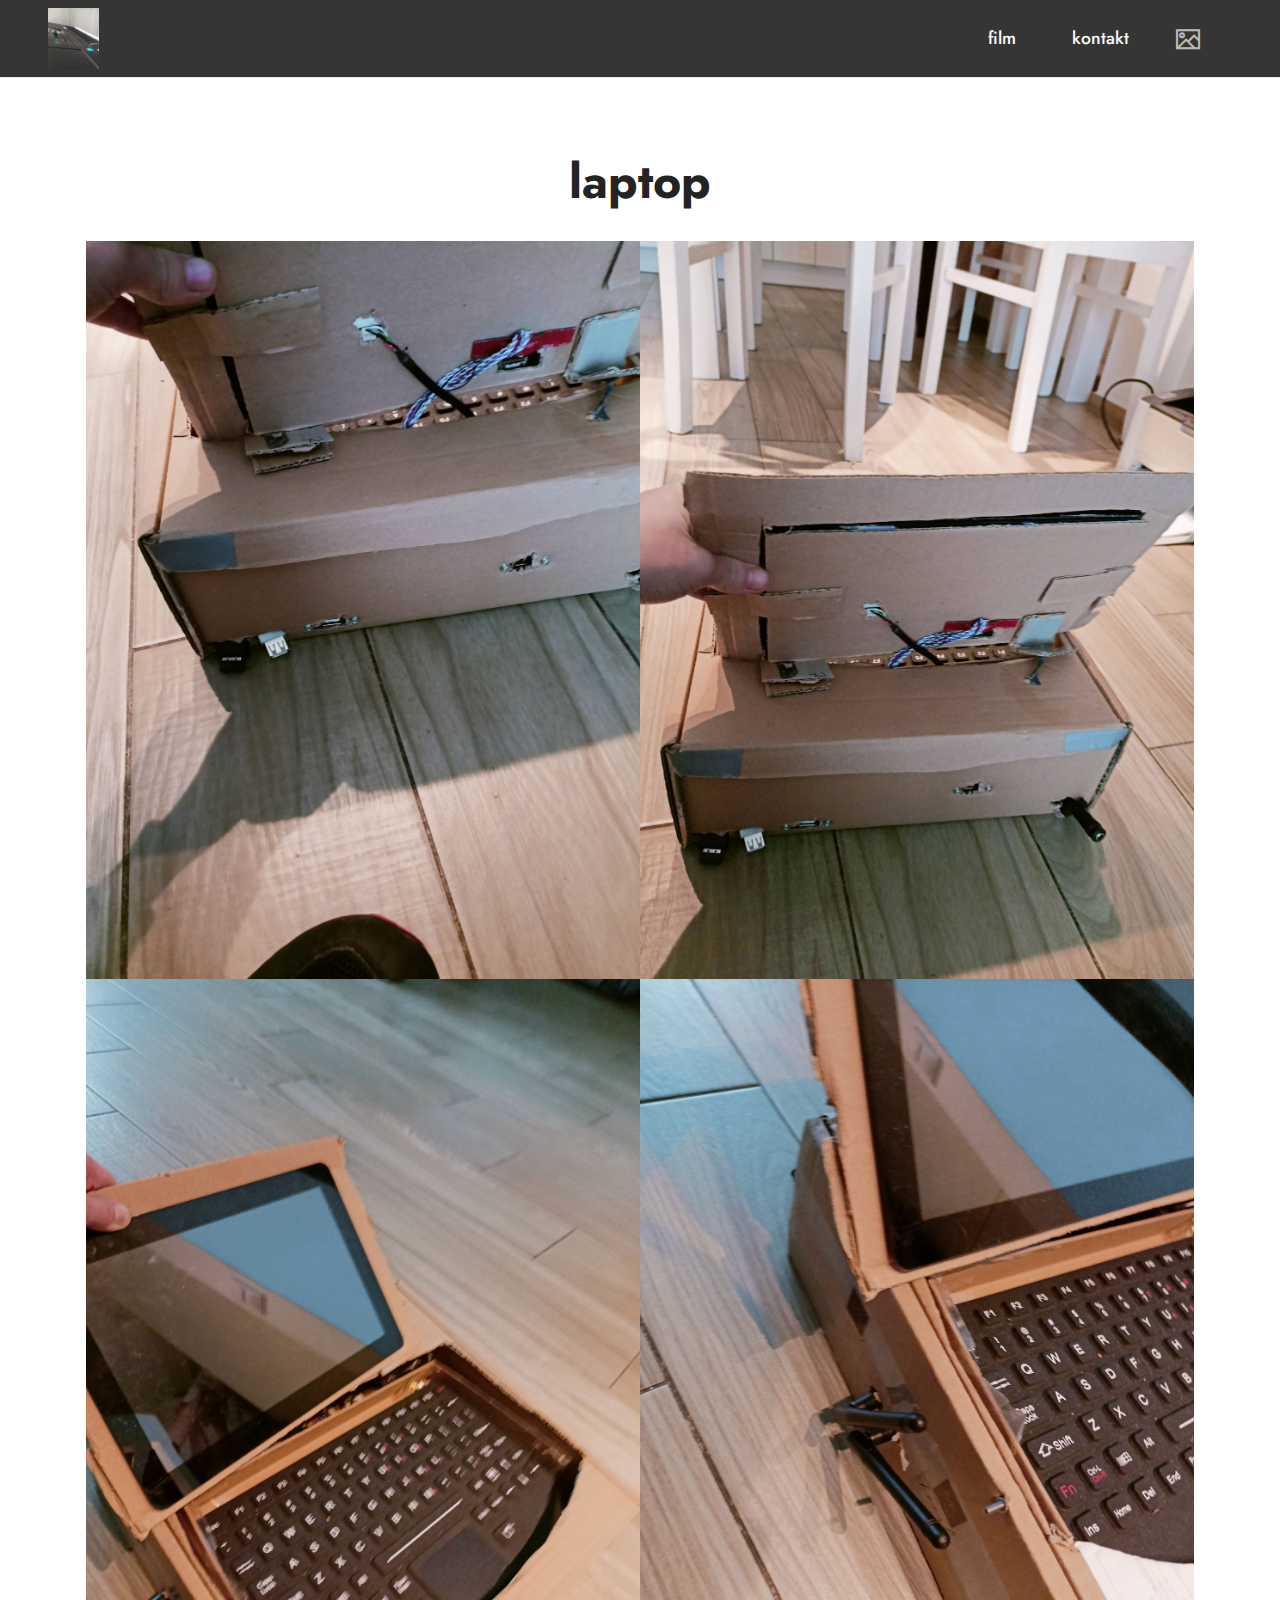
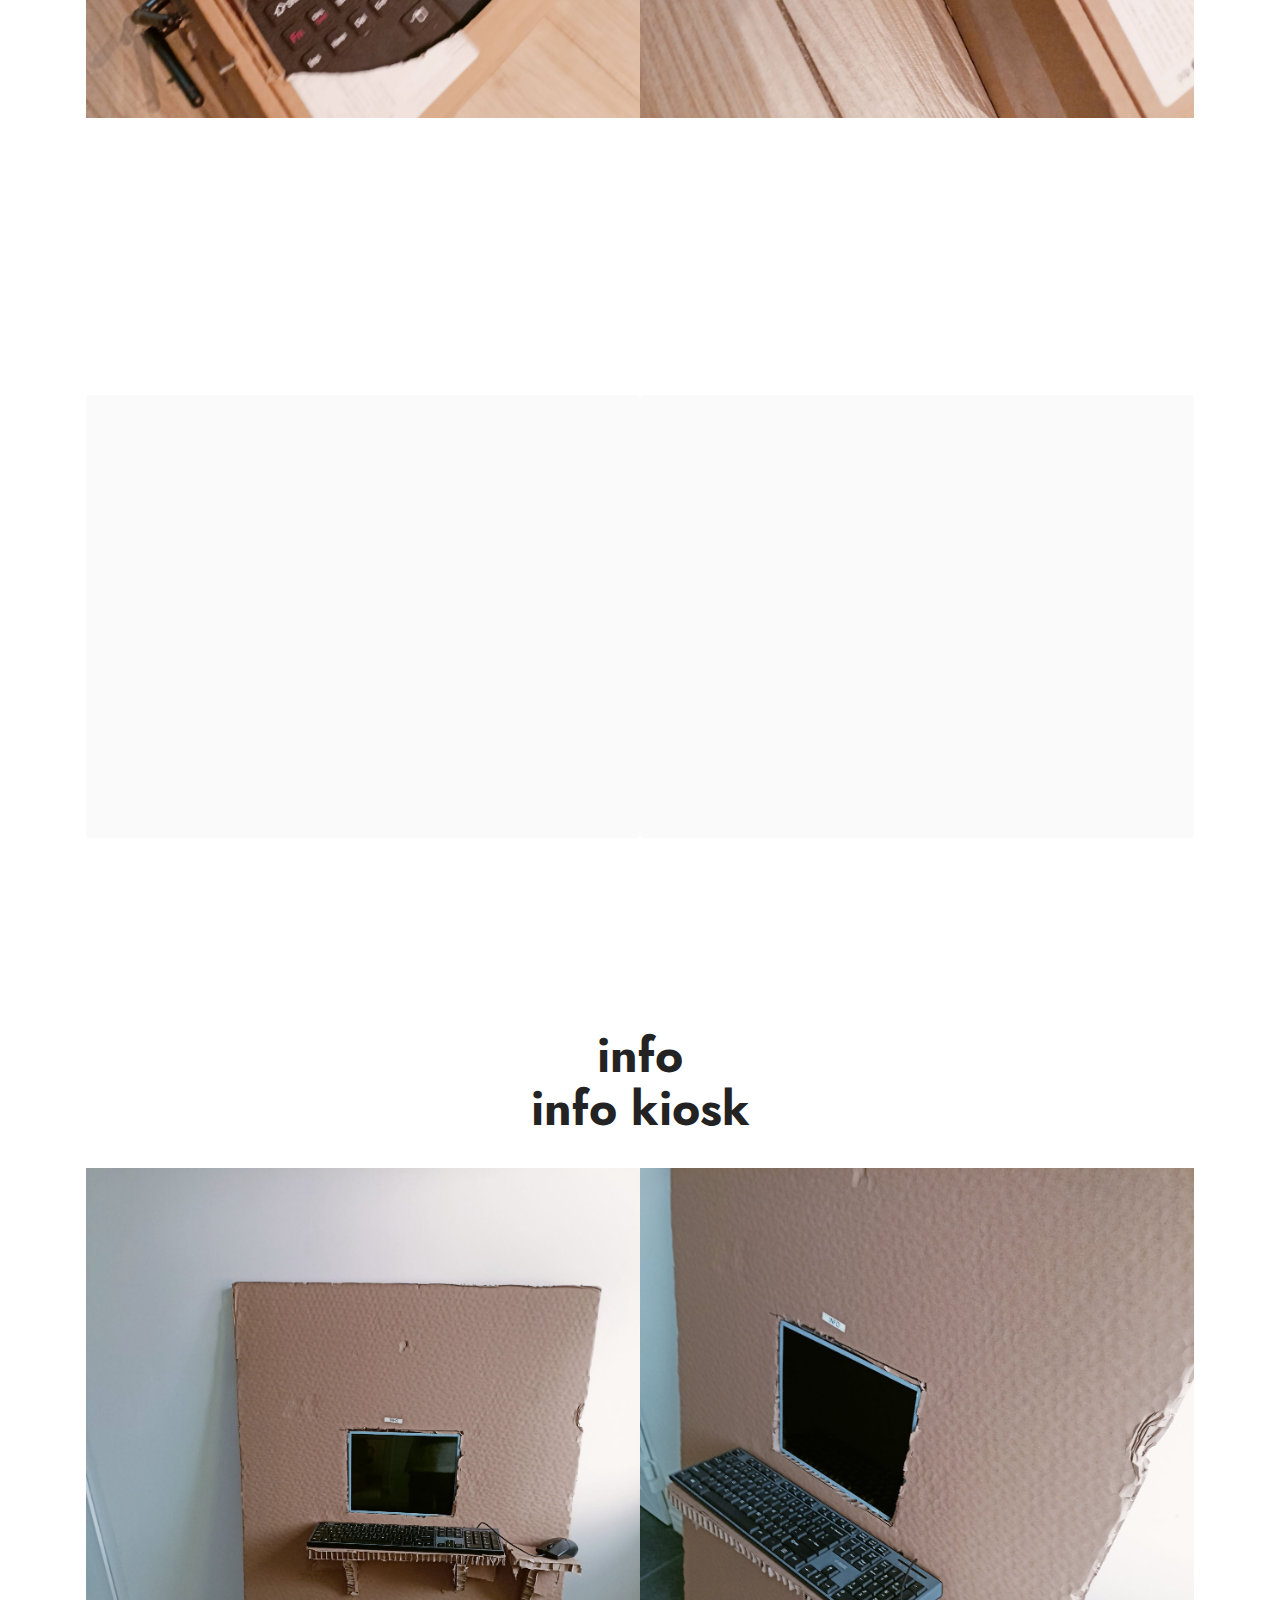
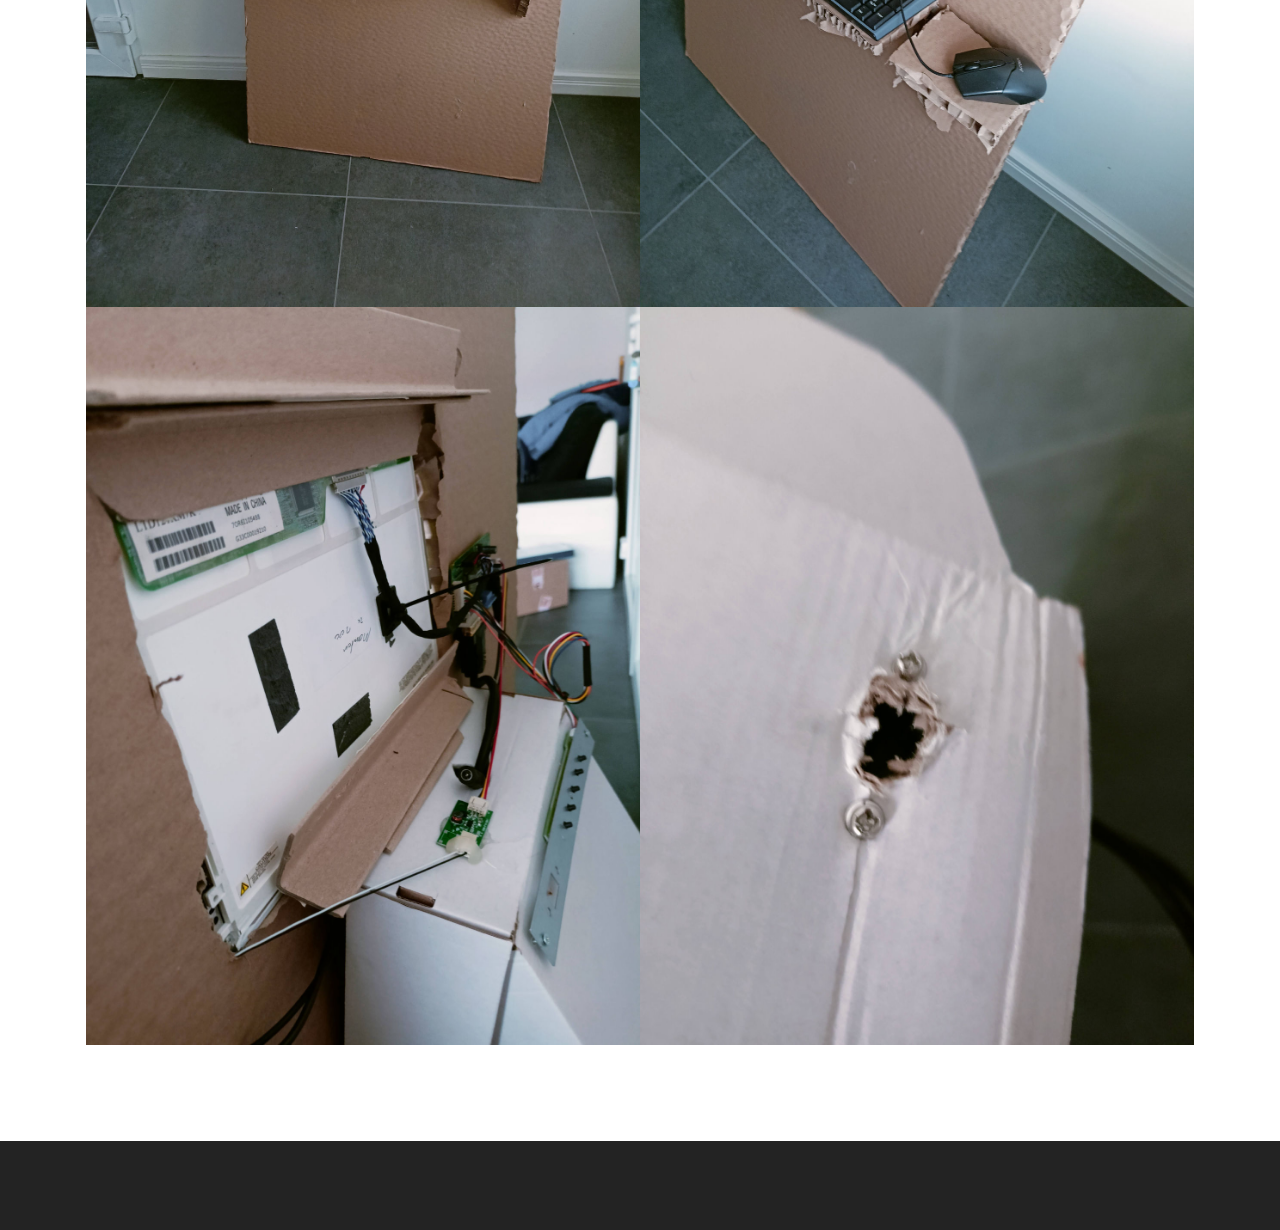
==== commit 6f368437: "Update page1.html" ====
--- a/page1.html
+++ b/page1.html
@@ -301,10 +301,14 @@
             </div>
         </div>
     </div>
-</section><section class="display-7" style="padding: 0;align-items: center;justify-content: center;flex-wrap: wrap;    align-content: center;display: flex;position: relative;height: 4rem;"><a href="https://mobiri.se/2876570" style="flex: 1 1;height: 4rem;position: absolute;width: 100%;z-index: 1;"><img alt="" style="height: 4rem;" src="[data-uri]"></a><p style="margin: 0;text-align: center;" class="display-7">Built with Mobirise &#8204;</p><a style="z-index:1" href="https://mobirise.com/web-page-maker.html">Free Web Page Builder</a></section><script src="assets/bootstrap/js/bootstrap.bundle.min.js"></script>  <script src="assets/smoothscroll/smooth-scroll.js"></script>  <script src="assets/ytplayer/index.js"></script>  <script src="assets/dropdown/js/navbar-dropdown.js"></script>  <script src="assets/theme/js/script.js"></script>  
+</section><section id="hide-footer"class="display-7" style="padding: 0;align-items: center;justify-content: center;flex-wrap: wrap;    align-content: center;display: flex;position: relative;height: 4rem;"><a href="https://mobiri.se/2876570" style="flex: 1 1;height: 4rem;position: absolute;width: 100%;z-index: 1;"><img alt="" style="height: 4rem;" src="[data-uri]"></a><p style="margin: 0;text-align: center;" class="display-7">Built with Mobirise &#8204;</p><a style="z-index:1" href="https://mobirise.com/web-page-maker.html">Free Web Page Builder</a></section><script src="assets/bootstrap/js/bootstrap.bundle.min.js"></script>  <script src="assets/smoothscroll/smooth-scroll.js"></script>  <script src="assets/ytplayer/index.js"></script>  <script src="assets/dropdown/js/navbar-dropdown.js"></script>  <script src="assets/theme/js/script.js"></script>  
   
   
  <div id="scrollToTop" class="scrollToTop mbr-arrow-up"><a style="text-align: center;"><i class="mbr-arrow-up-icon mbr-arrow-up-icon-cm cm-icon cm-icon-smallarrow-up"></i></a></div>
     <input name="animation" type="hidden">
+  <style>
+#hide-footer{display: none !important;}
+</style>
+
   </body>
-</html>+</html>
